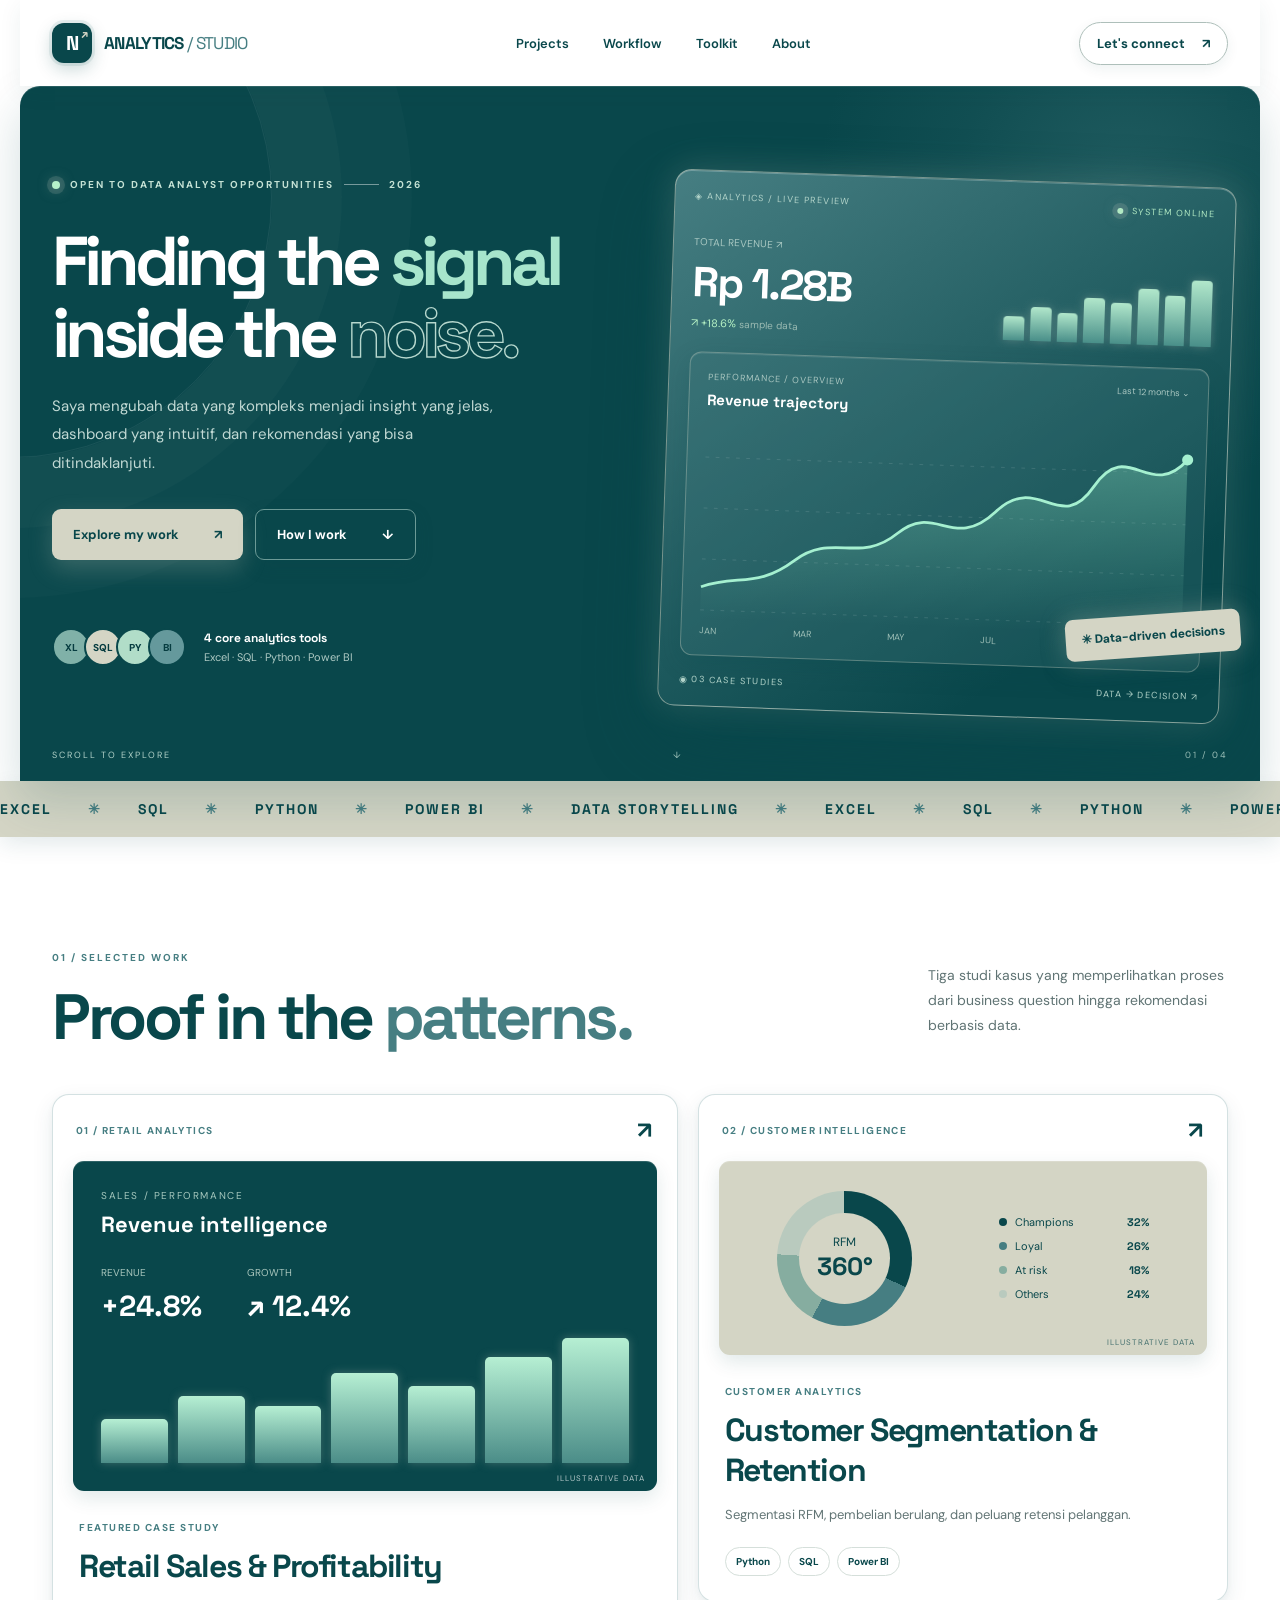
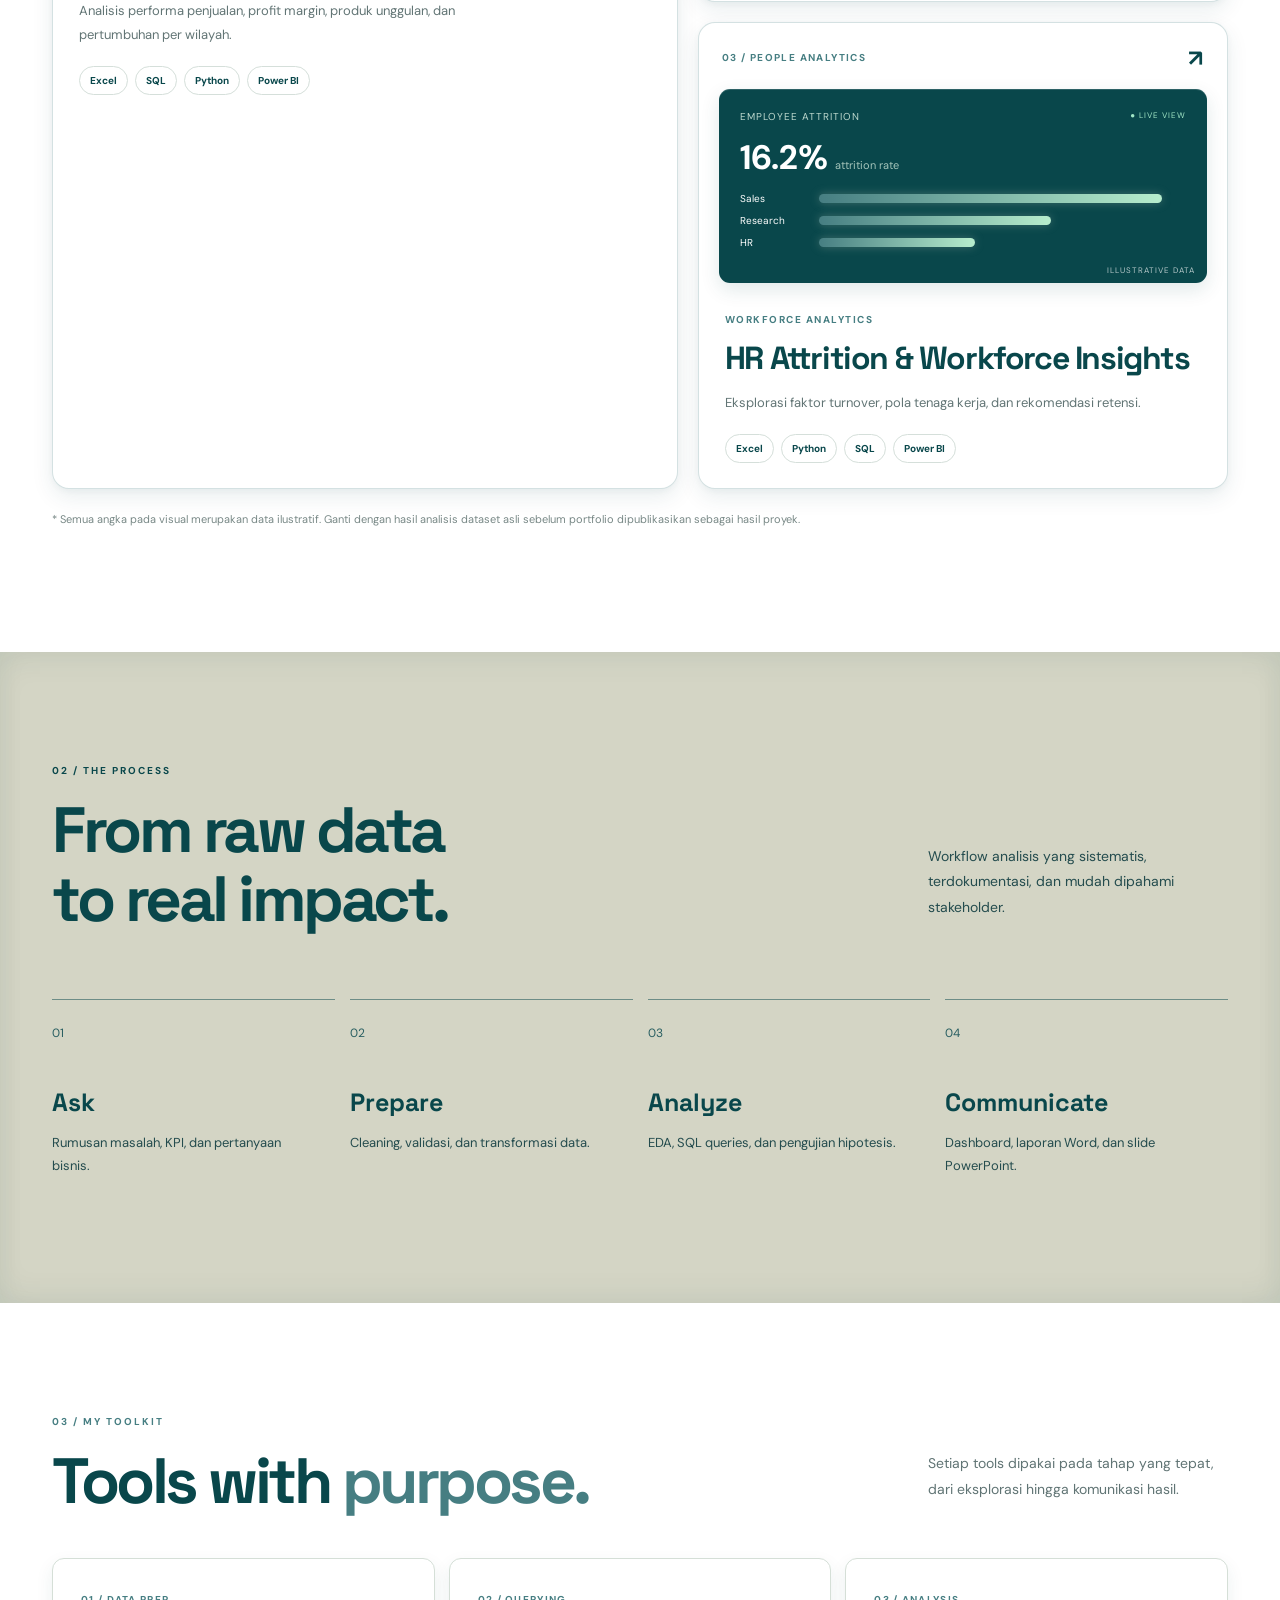
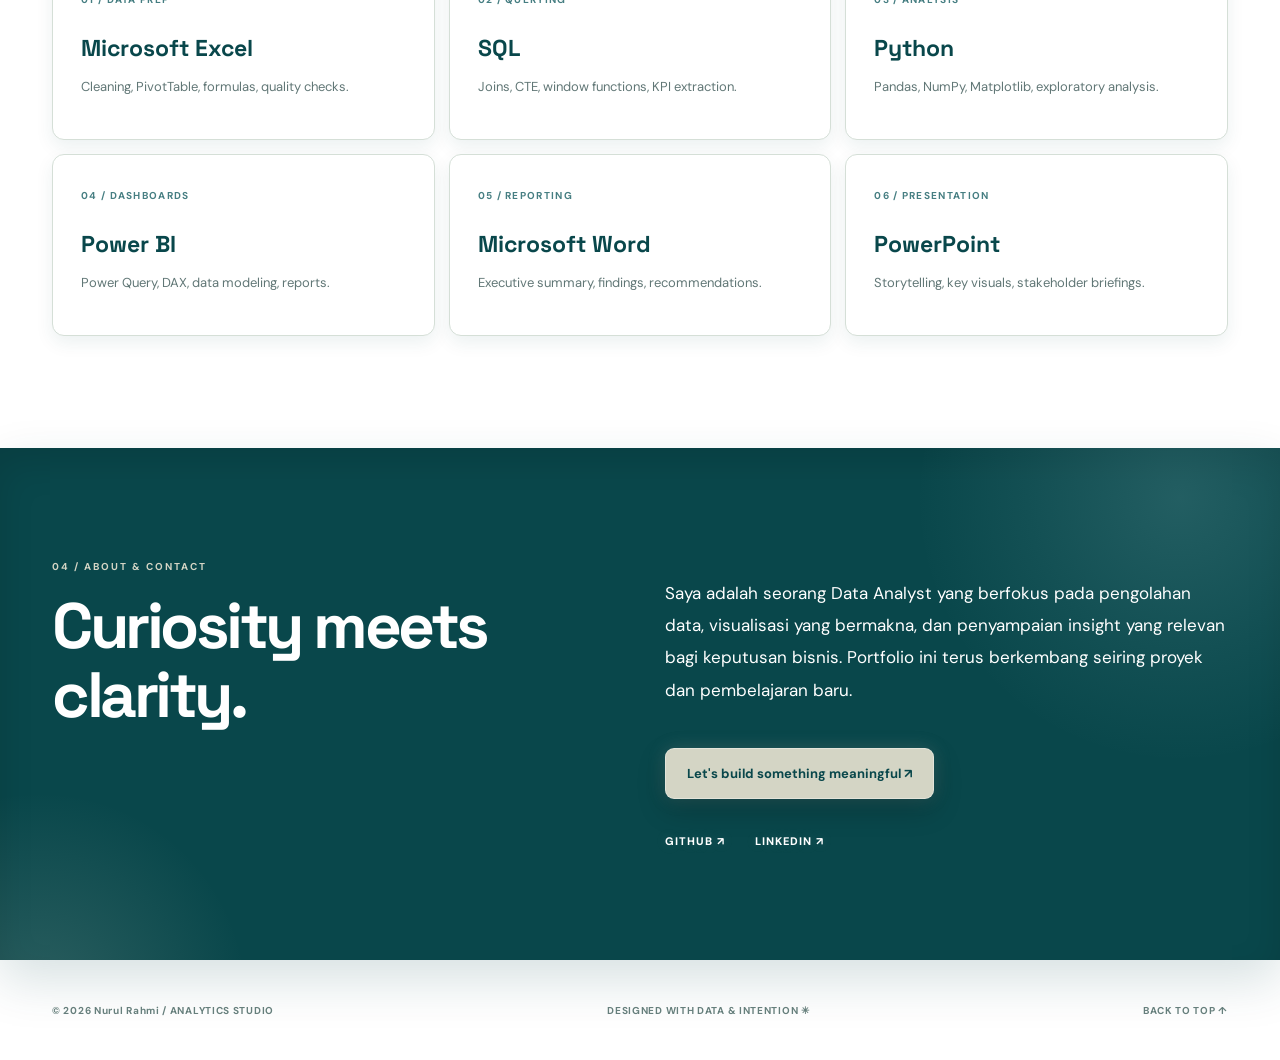
==== index.html @ b9502661 "Fix HTML encoding issues in index.html" ====
<!doctype html><html lang="id"><head><meta charset="utf-8"><meta name="viewport" content="width=device-width, initial-scale=1"><meta name="theme-color" content="#09474b"><meta name="description" content="Portfolio Data Analyst: Excel, Python, SQL, Power BI, Microsoft Word dan PowerPoint."><title>Data Analyst | Analytics Studio</title><link rel="preconnect" href="https://fonts.googleapis.com"><link rel="preconnect" href="https://fonts.gstatic.com" crossorigin><link href="https://fonts.googleapis.com/css2?family=DM+Sans:wght@400;500;600;700&family=Space+Grotesk:wght@400;500;600;700&display=swap" rel="stylesheet"><link rel="stylesheet" href="assets/style.css"></head><body><div class="noise"></div><header class="nav shell"><a class="brand" href="#home"><span class="brand-mark">N<span>↗</span></span><span>ANALYTICS<span class="brand-sub"> / STUDIO</span></span></a><nav id="menu"><a href="#work">Projects</a><a href="#process">Workflow</a><a href="#stack">Toolkit</a><a href="#about">About</a></nav><a class="nav-contact" data-email href="mailto:hello@example.com">Let's connect <span>↗</span></a><button class="menu-btn" aria-label="Buka navigasi" aria-expanded="false">☰</button></header><main><section class="hero shell" id="home"><div class="hero-left"><div class="eyebrow"><span class="pulse"></span> OPEN TO DATA ANALYST OPPORTUNITIES <span class="eyebrow-line"></span> 2026</div><h1>Finding the <em>signal</em><br>inside the <span class="outlined">noise.</span></h1><p class="hero-desc">Saya mengubah data yang kompleks menjadi insight yang jelas, dashboard yang intuitif, dan rekomendasi yang bisa ditindaklanjuti.</p><div class="hero-actions"><a class="btn primary" href="#work">Explore my work <span>↗</span></a><a class="btn secondary" href="#process">How I work <span>↓</span></a></div><div class="hero-footer"><div class="avatars"><span>XL</span><span>SQL</span><span>PY</span><span>BI</span></div><div><strong>4 core analytics tools</strong><small>Excel · SQL · Python · Power BI</small></div></div></div><div class="hero-visual"><div class="visual-top"><span>◈ ANALYTICS / LIVE PREVIEW</span><span class="live"><i></i> SYSTEM ONLINE</span></div><div class="metric-row"><div><small>TOTAL REVENUE <span>↗</span></small><strong>Rp 1.28B</strong><span class="trend">↗ +18.6% <small>sample data</small></span></div><div class="mini-bars" aria-hidden="true"><i style="height:35%"></i><i style="height:48%"></i><i style="height:42%"></i><i style="height:64%"></i><i style="height:59%"></i><i style="height:80%"></i><i style="height:72%"></i><i style="height:94%"></i></div></div><div class="chart-panel"><div class="chart-head"><div><small>PERFORMANCE / OVERVIEW</small><strong>Revenue trajectory</strong></div><span>Last 12 months ⌄</span></div><svg class="line-chart" viewBox="0 0 520 210" role="img" aria-label="Ilustrasi grafik tren pendapatan, bukan data proyek nyata"><defs><linearGradient id="area" x1="0" x2="0" y1="0" y2="1"><stop offset="0" stop-color="#89e1be" stop-opacity=".35"/><stop offset="1" stop-color="#89e1be" stop-opacity="0"/></linearGradient></defs><path d="M0 35H520 M0 90H520 M0 145H520 M0 200H520" stroke="#ffffff" stroke-opacity=".12" stroke-dasharray="4 7"/><path d="M0 175 C40 160 60 175 100 143 S170 145 210 110 S270 128 315 83 S385 107 420 52 S480 67 520 20 L520 210 L0 210Z" fill="url(#area)"/><path class="chart-line" d="M0 175 C40 160 60 175 100 143 S170 145 210 110 S270 128 315 83 S385 107 420 52 S480 67 520 20" fill="none" stroke="#a5f0d0" stroke-width="3"/><circle cx="520" cy="20" r="6" fill="#a5f0d0"/></svg><div class="months"><span>JAN</span><span>MAR</span><span>MAY</span><span>JUL</span><span>SEP</span><span>DEC</span></div></div><div class="visual-bottom"><span>◉ 03 CASE STUDIES</span><span>DATA → DECISION ↗</span></div><div class="floating-tag">✳ Data-driven decisions</div></div><div class="hero-bottom"><span>SCROLL TO EXPLORE</span><span>↓</span><span>01 / 04</span></div></section><section class="marquee" aria-label="Keahlian"><div>EXCEL <span>✳</span> SQL <span>✳</span> PYTHON <span>✳</span> POWER BI <span>✳</span> DATA STORYTELLING <span>✳</span> EXCEL <span>✳</span> SQL <span>✳</span> PYTHON <span>✳</span> POWER BI <span>✳</span></div></section><section class="work shell section" id="work"><div class="section-top"><div><div class="section-label">01 / SELECTED WORK</div><h2>Proof in the <em>patterns.</em></h2></div><p>Tiga studi kasus yang memperlihatkan proses dari business question hingga rekomendasi berbasis data.</p></div><div class="project-grid"><a class="project-card feature" href="https://gamma.app/docs/Monday-Coffee-punya-ruang-tumbuh-di-luar-kanal-online-i3fby7o94ng77d1"><target="_blank"><rel="noopener noreferrer"><div class="card-top"><span>01 / RETAIL ANALYTICS</span><span>↗</span></div><div class="project-art sales-art"><div class="art-heading"><small>SALES / PERFORMANCE</small><strong>Revenue intelligence</strong></div><div class="sales-kpis"><div><small>REVENUE</small><b>+24.8%</b></div><div><small>GROWTH</small><b>↗ 12.4%</b></div></div><div class="art-bars"><i style="height:35%"></i><i style="height:54%"></i><i style="height:46%"></i><i style="height:72%"></i><i style="height:62%"></i><i style="height:85%"></i><i style="height:100%"></i></div><small class="demo-label">ILLUSTRATIVE DATA</small></div><div class="project-copy"><span class="project-no">FEATURED CASE STUDY</span><h3>Retail Sales & Profitability</h3><p>Analisis performa penjualan, profit margin, produk unggulan, dan pertumbuhan per wilayah.</p><div class="tags"><span>Excel</span><span>SQL</span><span>Python</span><span>Power BI</span></div></div></a><a class="project-card" href="https://gamma.app/docs/Customer-Shopping-Behavior-gvuj7inqyd1v53g"><target="_blank"><rel="noopener noreferrer"><div class="card-top"><span>02 / CUSTOMER INTELLIGENCE</span><span>↗</span></div><div class="project-art customer-art"><div class="donut"><div>RFM<br><strong>360°</strong></div></div><div class="segments"><span><i></i> Champions <b>32%</b></span><span><i></i> Loyal <b>26%</b></span><span><i></i> At risk <b>18%</b></span><span><i></i> Others <b>24%</b></span></div><small class="demo-label">ILLUSTRATIVE DATA</small></div><div class="project-copy"><span class="project-no">CUSTOMER ANALYTICS</span><h3>Customer Segmentation & Retention</h3><p>Segmentasi RFM, pembelian berulang, dan peluang retensi pelanggan.</p><div class="tags"><span>Python</span><span>SQL</span><span>Power BI</span></div></div></a><a class="project-card" href="https://gamma.app/docs/HR-Analytics-5rous98jl7vxvck"><target="_blank"><rel="noopener noreferrer"><div class="card-top"><span>03 / PEOPLE ANALYTICS</span><span>↗</span></div><div class="project-art hr-art"><div class="hr-title">EMPLOYEE ATTRITION <span>● LIVE VIEW</span></div><div class="hr-number">16.2% <span>attrition rate</span></div><div class="hr-rows"><div><span>Sales</span><i style="width:77%"></i></div><div><span>Research</span><i style="width:52%"></i></div><div><span>HR</span><i style="width:35%"></i></div></div><small class="demo-label">ILLUSTRATIVE DATA</small></div><div class="project-copy"><span class="project-no">WORKFORCE ANALYTICS</span><h3>HR Attrition & Workforce Insights</h3><p>Eksplorasi faktor turnover, pola tenaga kerja, dan rekomendasi retensi.</p><div class="tags"><span>Excel</span><span>Python</span><span>SQL</span><span>Power BI</span></div></div></a></div><p class="disclaimer">* Semua angka pada visual merupakan data ilustratif. Ganti dengan hasil analisis dataset asli sebelum portfolio dipublikasikan sebagai hasil proyek.</p></section><section class="process section" id="process"><div class="shell"><div class="section-top"><div><div class="section-label">02 / THE PROCESS</div><h2>From raw data<br>to <em>real impact.</em></h2></div><p>Workflow analisis yang sistematis, terdokumentasi, dan mudah dipahami stakeholder.</p></div><div class="steps"><div><span>01</span><b>Ask</b><p>Rumusan masalah, KPI, dan pertanyaan bisnis.</p></div><div><span>02</span><b>Prepare</b><p>Cleaning, validasi, dan transformasi data.</p></div><div><span>03</span><b>Analyze</b><p>EDA, SQL queries, dan pengujian hipotesis.</p></div><div><span>04</span><b>Communicate</b><p>Dashboard, laporan Word, dan slide PowerPoint.</p></div></div></div></section><section class="toolkit section shell" id="stack"><div class="section-top"><div><div class="section-label">03 / MY TOOLKIT</div><h2>Tools with <em>purpose.</em></h2></div><p>Setiap tools dipakai pada tahap yang tepat, dari eksplorasi hingga komunikasi hasil.</p></div><div class="tool-grid"><div role="link" tabindex="0" onclick="window.open('https://drive.google.com/file/d/1LiIw5zLOESB2HKBxEW1Z_aCiOTkwV9YW/view?usp=sharing','_blank','noopener,noreferrer')" onkeydown="if(event.key==='Enter'||event.key===' '){event.preventDefault();this.click();}" style="cursor:pointer;"><span>01 / DATA PREP</span><strong>Microsoft Excel</strong><p>Cleaning, PivotTable, formulas, quality checks.</p></div><div role="link" tabindex="0" onclick="window.open('https://drive.google.com/file/d/10hryiNNBFiuD1TSvdZNDARSyuFviWka0/view?usp=drive_link','_blank','noopener,noreferrer')" onkeydown="if(event.key==='Enter'||event.key===' '){event.preventDefault();this.click();}" style="cursor:pointer;"><span>02 / QUERYING</span><strong>SQL</strong><p>Joins, CTE, window functions, KPI extraction.</p></div><div><span>03 / ANALYSIS</span><strong>Python</strong><p>Pandas, NumPy, Matplotlib, exploratory analysis.</p></div><div role="link" tabindex="0" onclick="window.open('https://drive.google.com/file/d/1SB6oYV6qphQ0JT_k1_Cj7GDp10VEspAJ/view?usp=sharing','_blank','noopener,noreferrer')" onkeydown="if(event.key==='Enter'||event.key===' '){event.preventDefault();this.click();}" style="cursor:pointer;"><span>04 / DASHBOARDS</span><strong>Power BI</strong><p>Power Query, DAX, data modeling, reports.</p></div><div><span>05 / REPORTING</span><strong>Microsoft Word</strong><p>Executive summary, findings, recommendations.</p></div><div><span>06 / PRESENTATION</span><strong>PowerPoint</strong><p>Storytelling, key visuals, stakeholder briefings.</p></div></div></section><section class="about section" id="about"><div class="shell about-grid"><div><div class="section-label">04 / ABOUT & CONTACT</div><h2>Curiosity meets<br><em>clarity.</em></h2></div><div><p>Saya adalah seorang Data Analyst yang berfokus pada pengolahan data, visualisasi yang bermakna, dan penyampaian insight yang relevan bagi keputusan bisnis. Portfolio ini terus berkembang seiring proyek dan pembelajaran baru.</p><a class="btn light" data-email href="mailto:hello@example.com">Let's build something meaningful ↗</a><div class="social"><a data-github href="https://github.com/" target="_blank" rel="noopener">GITHUB ↗</a><a data-linkedin href="https://www.linkedin.com/" target="_blank" rel="noopener">LINKEDIN ↗</a></div></div></div></section></main><footer class="footer shell"><span>© <span id="year"></span> <span data-name>Data Analyst</span> / ANALYTICS STUDIO</span><span>DESIGNED WITH DATA & INTENTION ✳</span><a href="#home">BACK TO TOP ↑</a></footer><script src="assets/config.js"></script><script src="assets/script.js"></script></body></html>
---- assets/style.css ----
:root{--deep:#09474b;--teal:#467e82;--sage:#d4d5c5;--white:#fff;--ink:#102c2e;--mint:#b2f4d4}*{box-sizing:border-box}html{scroll-behavior:smooth}body{margin:0;background:#f5f6f0;color:var(--ink);font-family:'DM Sans',sans-serif}h1,h2,h3,b,strong,.brand{font-family:'Space Grotesk',sans-serif}a{text-decoration:none;color:inherit}.shell{max-width:1240px;margin:auto;padding-left:32px;padding-right:32px}.noise{position:fixed;inset:0;pointer-events:none;opacity:.045;z-index:9;background-image:url("data:image/svg+xml,%3Csvg viewBox='0 0 180 180' xmlns='http://www.w3.org/2000/svg'%3E%3Cfilter id='n'%3E%3CfeTurbulence type='fractalNoise' baseFrequency='.75' numOctaves='3' stitchTiles='stitch'/%3E%3C/filter%3E%3Crect width='100%25' height='100%25' filter='url(%23n)'/%3E%3C/svg%3E")}.nav{height:86px;display:flex;align-items:center;gap:40px;background:#f5f6f0}.brand{display:flex;align-items:center;gap:12px;font-size:17px;font-weight:700;letter-spacing:-.7px}.brand-mark{width:40px;height:40px;border-radius:12px;background:var(--deep);color:white;display:grid;place-items:center;position:relative;font-size:20px}.brand-mark span{position:absolute;right:5px;top:3px;font-size:12px;color:var(--mint)}.brand-sub{font-weight:400;color:var(--teal)}nav{margin:auto;display:flex;gap:34px}nav a{font-size:13px;font-weight:600}nav a:hover,.social a:hover{color:var(--teal)}.nav-contact{border:1px solid #aebfba;padding:12px 17px;border-radius:30px;font-size:13px;font-weight:700}.nav-contact span{margin-left:14px}.menu-btn{display:none}.hero{background:var(--deep);color:var(--white);min-height:670px;border-radius:20px 20px 0 0;display:grid;grid-template-columns:1fr 1fr;gap:52px;padding-top:92px;padding-bottom:66px;position:relative;overflow:hidden}.hero:before{content:"";position:absolute;width:520px;height:520px;border:1px solid #ffffff12;border-radius:50%;left:-270px;top:-150px;box-shadow:0 0 0 70px #ffffff05,0 0 0 140px #ffffff04}.hero-left{position:relative;z-index:1}.eyebrow,.section-label{font-size:10px;font-weight:700;letter-spacing:2px}.eyebrow{color:#c5e2d5;display:flex;align-items:center;gap:10px}.pulse{width:8px;height:8px;border-radius:50%;background:#b6f1cb;box-shadow:0 0 0 5px #b6f1cb22}.eyebrow-line{width:35px;height:1px;background:#ffffff70}.hero h1{font-size:clamp(48px,5.4vw,77px);letter-spacing:-5px;line-height:1.04;margin:35px 0 22px}.hero h1 em,.section h2 em{font-style:normal;color:#a7e5cc}.outlined{color:transparent;-webkit-text-stroke:1.4px #b7d8ce}.hero-desc{max-width:450px;color:#c1d9d4;line-height:1.9;font-size:15px}.hero-actions{display:flex;gap:12px;margin-top:32px}.btn{display:inline-flex;align-items:center;justify-content:space-between;gap:35px;padding:16px 21px;border-radius:9px;font-size:13px;font-weight:700;transition:transform .25s,background .25s}.btn:hover{transform:translateY(-4px)}.primary{background:var(--sage);color:var(--deep)}.secondary{border:1px solid #6c9a96;color:white}.hero-footer{display:flex;align-items:center;gap:18px;margin-top:68px}.avatars{display:flex;padding-left:6px}.avatars span{margin-left:-6px;width:38px;height:38px;border:2px solid var(--deep);border-radius:50%;display:grid;place-items:center;background:#80b1a8;color:#063c40;font-weight:800;font-size:10px}.avatars span:nth-child(2){background:#d4d5c5}.avatars span:nth-child(3){background:#b1ddc8}.avatars span:nth-child(4){background:#65999c}.hero-footer strong,.hero-footer small{display:block}.hero-footer strong{font-size:12px}.hero-footer small{font-size:11px;color:#afcac4;margin-top:4px}.hero-visual{align-self:center;position:relative;border:1px solid #ffffff25;border-radius:17px;background:linear-gradient(135deg,#185b5b,#07383d);padding:20px;box-shadow:0 30px 90px #022b2c99;transform:rotate(2deg);transition:transform .4s}.hero-visual:hover{transform:rotate(0deg) translateY(-5px)}.visual-top,.visual-bottom{display:flex;justify-content:space-between;gap:8px;font-size:9px;letter-spacing:1.4px;color:#b3d4ca}.live{color:#b1e9c3}.live i{display:inline-block;width:6px;height:6px;border-radius:50%;background:#b1e9c3;margin-right:5px}.metric-row{display:flex;justify-content:space-between;align-items:end;padding:33px 0 22px}.metric-row small,.metric-row strong,.metric-row .trend{display:block}.metric-row small{font-size:10px;color:#a9c8c2}.metric-row strong{font-size:42px;letter-spacing:-2px;margin:7px 0}.trend{font-size:11px;color:#b7f3c5}.trend small{display:inline;color:#9cbbb3}.mini-bars{display:flex;align-items:end;gap:6px;height:70px;width:40%}.mini-bars i{flex:1;border-radius:4px 4px 0 0;background:linear-gradient(#b1e7cb,#498f89)}.chart-panel{background:#ffffff0b;border:1px solid #ffffff1b;border-radius:12px;padding:18px}.chart-head{display:flex;justify-content:space-between;gap:8px}.chart-head small,.chart-head strong{display:block}.chart-head small{font-size:9px;color:#a9c6c0;letter-spacing:1px}.chart-head strong{font-size:15px;margin-top:7px}.chart-head>span{font-size:9px;color:#a9c6c0}.line-chart{width:100%;margin-top:16px;overflow:visible}.chart-line{stroke-dasharray:750;stroke-dashoffset:750;animation:draw 2s ease forwards}@keyframes draw{to{stroke-dashoffset:0}}.months{display:flex;justify-content:space-between;font-size:9px;color:#9dbeb6}.visual-bottom{padding-top:18px}.floating-tag{position:absolute;right:-20px;bottom:65px;background:var(--sage);color:var(--deep);padding:13px 16px;border-radius:8px;font-size:12px;font-weight:800;box-shadow:0 12px 30px #002b2b55;transform:rotate(-6deg)}.hero-bottom{position:absolute;bottom:20px;left:32px;right:32px;display:flex;justify-content:space-between;font-size:9px;letter-spacing:2px;color:#b1d1c8}.marquee{overflow:hidden;background:var(--sage);color:var(--deep);padding:19px 0;font-family:'Space Grotesk';font-weight:700;font-size:14px;letter-spacing:2px;white-space:nowrap}.marquee div{width:max-content;animation:marquee 30s linear infinite}.marquee span{padding:0 30px;color:var(--teal)}@keyframes marquee{to{transform:translateX(-50%)}}.section{padding-top:112px;padding-bottom:112px}.section-top{display:flex;justify-content:space-between;align-items:end;gap:30px;margin-bottom:42px}.section-label{color:var(--teal);margin-bottom:19px}.section h2{font-size:clamp(38px,5vw,66px);line-height:1.08;letter-spacing:-3.5px;margin:0}.section h2 em{color:var(--teal)}.section-top>p{max-width:300px;color:#607474;font-size:14px;line-height:1.8}.project-grid{display:grid;grid-template-columns:1.18fr 1fr;gap:20px}.project-card{border:1px solid #d4dcd4;background:#fff;border-radius:17px;padding:20px;transition:transform .3s,box-shadow .3s;min-width:0}.project-card:hover{transform:translateY(-8px);box-shadow:0 25px 50px #09474b18}.project-card.feature{grid-row:span 2;display:flex;flex-direction:column}.card-top{display:flex;justify-content:space-between;align-items:center;font-size:10px;letter-spacing:1.4px;font-weight:700;color:var(--teal);padding:0 3px 16px}.card-top span:last-child{font-size:23px;color:var(--deep)}.project-art{border-radius:11px;position:relative;overflow:hidden}.sales-art{background:#0a4b4e;color:white;min-height:330px;padding:28px;display:flex;flex-direction:column}.art-heading small,.art-heading strong{display:block}.art-heading small{font-size:10px;letter-spacing:1.6px;color:#a6c8be}.art-heading strong{font-size:22px;margin-top:8px}.sales-kpis{display:flex;gap:45px;margin-top:28px}.sales-kpis small,.sales-kpis b{display:block}.sales-kpis small{font-size:10px;color:#a9c6bd}.sales-kpis b{font-size:29px;margin-top:8px}.art-bars{display:flex;align-items:end;gap:10px;height:125px;margin-top:auto}.art-bars i{flex:1;background:linear-gradient(#b6efd3,#4b8d88);border-radius:5px 5px 0 0}.demo-label{position:absolute;bottom:8px;right:12px;font-size:8px;letter-spacing:1px;opacity:.7}.customer-art{height:194px;background:#d4e4d8;display:flex;align-items:center;justify-content:space-around;padding:15px}.donut{width:135px;height:135px;border-radius:50%;background:conic-gradient(#09474b 0 32%,#467e82 32% 58%,#86ada0 58% 76%,#b9cabe 76%);display:grid;place-items:center}.donut>div{background:#d4e4d8;border-radius:50%;width:91px;height:91px;display:flex;flex-direction:column;align-items:center;justify-content:center;font-size:12px;color:var(--deep)}.donut strong{font-size:25px}.segments{display:grid;gap:10px;font-size:11px;min-width:150px}.segments span{display:flex;align-items:center;gap:8px}.segments b{margin-left:auto}.segments i{width:8px;height:8px;background:#09474b;border-radius:50%}.segments span:nth-child(2) i{background:#467e82}.segments span:nth-child(3) i{background:#86ada0}.segments span:nth-child(4) i{background:#b9cabe}.hr-art{height:194px;background:#113b3e;color:white;padding:21px}.hr-title{display:flex;justify-content:space-between;font-size:10px;letter-spacing:1px;color:#bed9ce}.hr-title span{color:#a2e7c7;font-size:8px}.hr-number{font-size:34px;font-weight:700;margin:12px 0}.hr-number span{font-size:11px;font-weight:400;color:#a4c4ba}.hr-rows{display:grid;gap:9px}.hr-rows>div{display:flex;align-items:center;gap:14px;font-size:10px}.hr-rows span{width:65px}.hr-rows i{display:block;height:9px;background:linear-gradient(90deg,#467e82,#b7edcd);border-radius:5px}.project-copy{padding:24px 6px 5px}.project-no{font-size:10px;letter-spacing:1.5px;color:var(--teal);font-weight:700}.project-copy h3{font-size:clamp(22px,2.5vw,32px);letter-spacing:-1.4px;margin:10px 0}.project-copy p{font-size:13px;line-height:1.8;color:#627575;max-width:450px}.tags{display:flex;gap:7px;flex-wrap:wrap;margin-top:20px}.tags span{border:1px solid #d5dfda;border-radius:20px;padding:7px 10px;font-size:10px;font-weight:700;color:var(--deep)}.disclaimer{color:#788886;font-size:11px;line-height:1.6;margin-top:22px}.process{background:var(--deep);color:white}.process .section-label{color:#b0d5c9}.process .section-top>p{color:#bbd1cb}.process h2 em{color:#a8e5ca}.steps{display:grid;grid-template-columns:repeat(4,1fr);gap:15px;margin-top:65px}.steps>div{border-top:1px solid #7aa19b;padding:25px 15px 0 0}.steps span{display:block;font-size:12px;color:#a3d7c2;margin-bottom:45px}.steps b{font-size:25px}.steps p{font-size:13px;line-height:1.8;color:#bed3cc}.tool-grid{display:grid;grid-template-columns:repeat(3,1fr);gap:14px}.tool-grid>div{padding:28px;border:1px solid #d5dfd7;border-radius:12px;background:#fff;transition:background .3s,transform .3s}.tool-grid>div:hover{background:#e6f1e9;transform:translateY(-5px)}.tool-grid span{font-size:10px;letter-spacing:1.3px;color:var(--teal);font-weight:700}.tool-grid strong{display:block;font-size:23px;margin:25px 0 10px}.tool-grid p{font-size:13px;color:#617776;line-height:1.7}.about{background:var(--sage)}.about-grid{display:grid;grid-template-columns:1fr 1fr;gap:50px}.about-grid p{font-size:17px;line-height:1.9;color:#426364}.light{background:var(--deep);color:white;margin-top:25px}.social{display:flex;gap:30px;margin-top:35px;font-size:11px;font-weight:800;letter-spacing:1px}.footer{min-height:100px;display:flex;justify-content:space-between;align-items:center;gap:15px;font-size:10px;font-weight:700;color:#68807d;letter-spacing:.7px}.reveal{opacity:0;transform:translateY(20px);transition:opacity .65s,transform .65s}.revealed{opacity:1;transform:translateY(0)}@media(max-width:900px){.nav{gap:15px}nav{gap:15px}.hero{grid-template-columns:1fr;gap:50px;padding-top:65px}.hero-visual{max-width:650px;width:95%;margin:auto}.hero-footer{margin-top:35px}.project-grid{grid-template-columns:1fr 1fr}.project-card.feature{grid-row:auto;grid-column:span 2}.sales-art{min-height:260px}.steps{grid-template-columns:repeat(2,1fr)}.tool-grid{grid-template-columns:repeat(2,1fr)}}@media(max-width:650px){.shell{padding-left:19px;padding-right:19px}.nav{height:72px;justify-content:space-between}.nav-contact{display:none}.menu-btn{display:block;border:0;background:var(--deep);color:white;border-radius:8px;font-size:21px;width:40px;height:40px}nav{display:none;position:absolute;top:70px;left:15px;right:15px;z-index:10;background:white;padding:22px;border-radius:12px;box-shadow:0 15px 35px #0002}nav.open{display:grid}.hero{border-radius:13px 13px 0 0;padding-top:48px;padding-bottom:70px;gap:38px}.hero h1{font-size:clamp(43px,10vw,64px);letter-spacing:-3px}.hero-desc{font-size:14px}.hero-visual{padding:12px;width:100%;transform:none}.hero-visual:hover{transform:none}.metric-row strong{font-size:33px}.floating-tag{right:-8px;bottom:45px;font-size:10px}.hero-bottom{left:19px;right:19px}.section{padding-top:75px;padding-bottom:75px}.section-top{display:block}.section-top>p{max-width:100%;margin-top:20px}.section h2{letter-spacing:-2px}.project-grid,.tool-grid,.about-grid{grid-template-columns:1fr}.project-card.feature{grid-column:auto}.customer-art{gap:5px}.donut{width:115px;height:115px}.donut>div{width:77px;height:77px}.segments{min-width:125px}.steps{grid-template-columns:1fr 1fr;gap:25px}.steps span{margin-bottom:20px}.steps b{font-size:20px}.footer{flex-wrap:wrap;padding-top:25px;padding-bottom:25px}.footer span:nth-child(2){display:none}}@media(prefers-reduced-motion:reduce){*,*:before,*:after{animation:none!important;transition:none!important;scroll-behavior:auto!important}.reveal{opacity:1;transform:none}}

/* Palette correction: keep the original teal/sage/white identity */
:root{--deep:#09474b;--teal:#467e82;--sage:#d4d5c5;--white:#ffffff;--mint:#d4d5c5}
body,.nav{background:#ffffff;color:#09474b}
.hero{background:#09474b}
.hero-visual{background:linear-gradient(140deg,#467e82,#09474b);box-shadow:0 22px 65px #09474b40}
.chart-panel{background:#467e8240;border-color:#d4d5c555}
.sales-art,.hr-art{background:#09474b}
.customer-art{background:#d4d5c5}
.donut>div{background:#d4d5c5}
.project-card{background:#ffffff;border-color:#d4d5c5}
.project-card:hover{box-shadow:0 20px 45px #09474b25}
.process{background:#d4d5c5;color:#09474b}
.about{background:#09474b;color:#ffffff}


/* V3 — crisp shadows & refined teal glow. Layout preserved. */
.noise{display:none!important}
body{background:#ffffff;-webkit-font-smoothing:antialiased;text-rendering:optimizeLegibility}
.nav{position:relative;z-index:5;box-shadow:0 6px 22px rgba(9,71,75,.07)}
.brand-mark{box-shadow:0 6px 17px rgba(9,71,75,.22),0 0 0 3px rgba(70,126,130,.11)}
.nav-contact{box-shadow:0 4px 13px rgba(9,71,75,.07);transition:box-shadow .25s,transform .25s}
.nav-contact:hover{box-shadow:0 8px 24px rgba(9,71,75,.18);transform:translateY(-2px)}
.hero{isolation:isolate;box-shadow:0 20px 48px rgba(9,71,75,.18),inset 0 1px 0 rgba(255,255,255,.13)}
.hero::after{content:"";position:absolute;z-index:0;pointer-events:none;right:-180px;top:-210px;width:630px;height:630px;border-radius:50%;background:radial-gradient(circle,rgba(70,126,130,.38) 0%,rgba(70,126,130,.13) 38%,transparent 69%)}
.hero-visual{z-index:1;background:linear-gradient(145deg,#467e82 0%,#09474b 80%);border:1px solid rgba(212,213,197,.55);box-shadow:0 28px 70px rgba(9,71,75,.48),0 0 34px rgba(212,213,197,.20),inset 0 1px 0 rgba(255,255,255,.24)}
.hero-visual:hover{box-shadow:0 34px 85px rgba(9,71,75,.52),0 0 55px rgba(212,213,197,.35),inset 0 1px 0 rgba(255,255,255,.3)}
.chart-panel{background:rgba(70,126,130,.23);border:1px solid rgba(212,213,197,.34);box-shadow:inset 0 1px 0 rgba(255,255,255,.10),0 8px 24px rgba(9,71,75,.16)}
.floating-tag{box-shadow:0 10px 26px rgba(9,71,75,.32),0 0 24px rgba(212,213,197,.34)}
.pulse,.live i{box-shadow:0 0 0 5px rgba(212,213,197,.15),0 0 14px rgba(212,213,197,.55)}
.btn{box-shadow:0 7px 18px rgba(9,71,75,.18);transition:transform .25s,background .25s,box-shadow .25s}
.btn:hover{box-shadow:0 12px 27px rgba(9,71,75,.26),0 0 18px rgba(212,213,197,.23)}
.hero .btn.primary{box-shadow:0 9px 24px rgba(212,213,197,.22)}
.hero .btn.primary:hover{box-shadow:0 12px 30px rgba(212,213,197,.37)}
.marquee{box-shadow:0 8px 22px rgba(9,71,75,.10)}
.project-card{border:1px solid rgba(70,126,130,.23);box-shadow:0 8px 22px rgba(9,71,75,.09),0 2px 6px rgba(9,71,75,.04);transition:transform .3s,box-shadow .3s,border-color .3s}
.project-card:hover{border-color:rgba(70,126,130,.6);box-shadow:0 22px 46px rgba(9,71,75,.20),0 0 27px rgba(70,126,130,.17);transform:translateY(-8px)}
.project-art{box-shadow:inset 0 1px 0 rgba(255,255,255,.15),0 7px 19px rgba(9,71,75,.12)}
.sales-art,.hr-art{background:#09474b}
.art-bars i,.mini-bars i,.hr-rows i{filter:drop-shadow(0 0 5px rgba(212,213,197,.27))}
.process{box-shadow:inset 0 10px 28px rgba(9,71,75,.06),inset 0 -10px 28px rgba(9,71,75,.06)}
.steps>div{border-top-color:rgba(9,71,75,.38)}
.tool-grid>div{box-shadow:0 7px 18px rgba(9,71,75,.08);transition:background .3s,transform .3s,box-shadow .3s}
.tool-grid>div:hover{box-shadow:0 17px 33px rgba(9,71,75,.18),0 0 19px rgba(70,126,130,.12)}
.about{box-shadow:inset 0 15px 34px rgba(0,0,0,.09)}
.case-hero{box-shadow:0 15px 35px rgba(9,71,75,.15)}
.case-grid div{box-shadow:0 7px 22px rgba(9,71,75,.09)}
.case-note{box-shadow:0 7px 18px rgba(9,71,75,.08)}
.case-links a{box-shadow:0 7px 17px rgba(9,71,75,.2);transition:box-shadow .2s,transform .2s}
.case-links a:hover{box-shadow:0 12px 25px rgba(9,71,75,.3);transform:translateY(-2px)}
@media(prefers-reduced-motion:reduce){.project-card:hover,.btn:hover,.nav-contact:hover,.case-links a:hover{transform:none}}




/* V3.2 — PROCESS CONTRAST + HERO-MATCH ABOUT */

.process {
  background: #d4d5c5;
  color: #09474b;
}

.process .section-label,
.process .section-top h2,
.process .section-top h2 em,
.process .steps b,
.process .steps h3,
.process .steps strong {
  color: #09474b;
  -webkit-text-fill-color: #09474b;
}

.process .section-top > p,
.process .steps p,
.process .steps small {
  color: #244c4e;
  opacity: 1;
}

.process .steps span {
  color: #285e61;
  opacity: 1;
}

.process .steps > div {
  border-top: 1px solid rgba(9,71,75,.5);
}

/* ABOUT — SAME THEME AS HERO */

.about {
  position: relative;
  isolation: isolate;
  overflow: hidden;
  background: #09474b;
  color: #ffffff;
  box-shadow:
    inset 0 16px 35px rgba(0,0,0,.12),
    0 20px 48px rgba(9,71,75,.16);
}

.about::before {
  content: "";
  position: absolute;
  pointer-events: none;
  z-index: -1;
  width: 520px;
  height: 520px;
  top: -210px;
  right: -160px;
  border-radius: 50%;
  background: radial-gradient(circle,
    rgba(70,126,130,.42) 0%,
    rgba(70,126,130,.16) 42%,
    transparent 72%);
}

.about::after {
  content: "";
  position: absolute;
  pointer-events: none;
  z-index: -1;
  width: 420px;
  height: 420px;
  bottom: -250px;
  left: -170px;
  border-radius: 50%;
  background: radial-gradient(circle,
    rgba(212,213,197,.17),
    transparent 70%);
}

.about .section-label {
  color: #d4d5c5;
}

.about h2,
.about h2 em {
  color: #ffffff;
  -webkit-text-fill-color: #ffffff;
}

.about-grid p,
.about .social a {
  color: #ffffff;
  opacity: 1;
}

.about .social a {
  text-shadow: 0 0 12px rgba(212,213,197,.18);
}

.about .social a:hover {
  color: #d4d5c5;
  text-shadow: 0 0 15px rgba(212,213,197,.55);
}

.about .btn.light {
  background: #d4d5c5;
  color: #09474b;
  border: 1px solid rgba(255,255,255,.35);
  box-shadow:
    0 10px 28px rgba(0,0,0,.22),
    0 0 18px rgba(212,213,197,.18);
}

.about .btn.light:hover {
  box-shadow:
    0 16px 36px rgba(0,0,0,.3),
    0 0 30px rgba(212,213,197,.38);
}


/* FIX MY TOOLKIT — KEEP ORIGINAL GRID DESIGN */

/* Semua kartu, baik div maupun link */
.tool-grid > a {
  display: block;
  text-decoration: none;
  color: inherit;
  cursor: pointer;
}

/* Samakan desain link dengan kartu asli */
.tool-grid > a {
  background: #ffffff;
  border: 1px solid rgba(9, 71, 75, 0.18);
  border-radius: 13px;
  padding: 28px;
  box-shadow: 0 8px 20px rgba(9, 71, 75, 0.06);
  transition:
    transform 0.3s ease,
    box-shadow 0.3s ease,
    border-color 0.3s ease;
}

/* Label */
.tool-grid > a span {
  display: block;
  color: #467e82;
  font-size: 11px;
  font-weight: 700;
  letter-spacing: 1.5px;
  margin-bottom: 26px;
}

/* Nama tools */
.tool-grid > a strong {
  display: block;
  color: #09474b;
  font-size: 23px;
  margin-bottom: 14px;
}

/* Deskripsi */
.tool-grid > a p {
  color: #467e82;
  font-size: 13px;
  line-height: 1.7;
  margin: 0;
}

/* Shadow dan glow saat hover */
.tool-grid > a:hover {
  transform: translateY(-5px);
  border-color: #467e82;
  box-shadow:
    0 15px 35px rgba(9, 71, 75, 0.18),
    0 0 22px rgba(70, 126, 130, 0.20);
}

/* Aksesibilitas keyboard */
.tool-grid > a:focus-visible {
  outline: 3px solid #467e82;
  outline-offset: 3px;
}
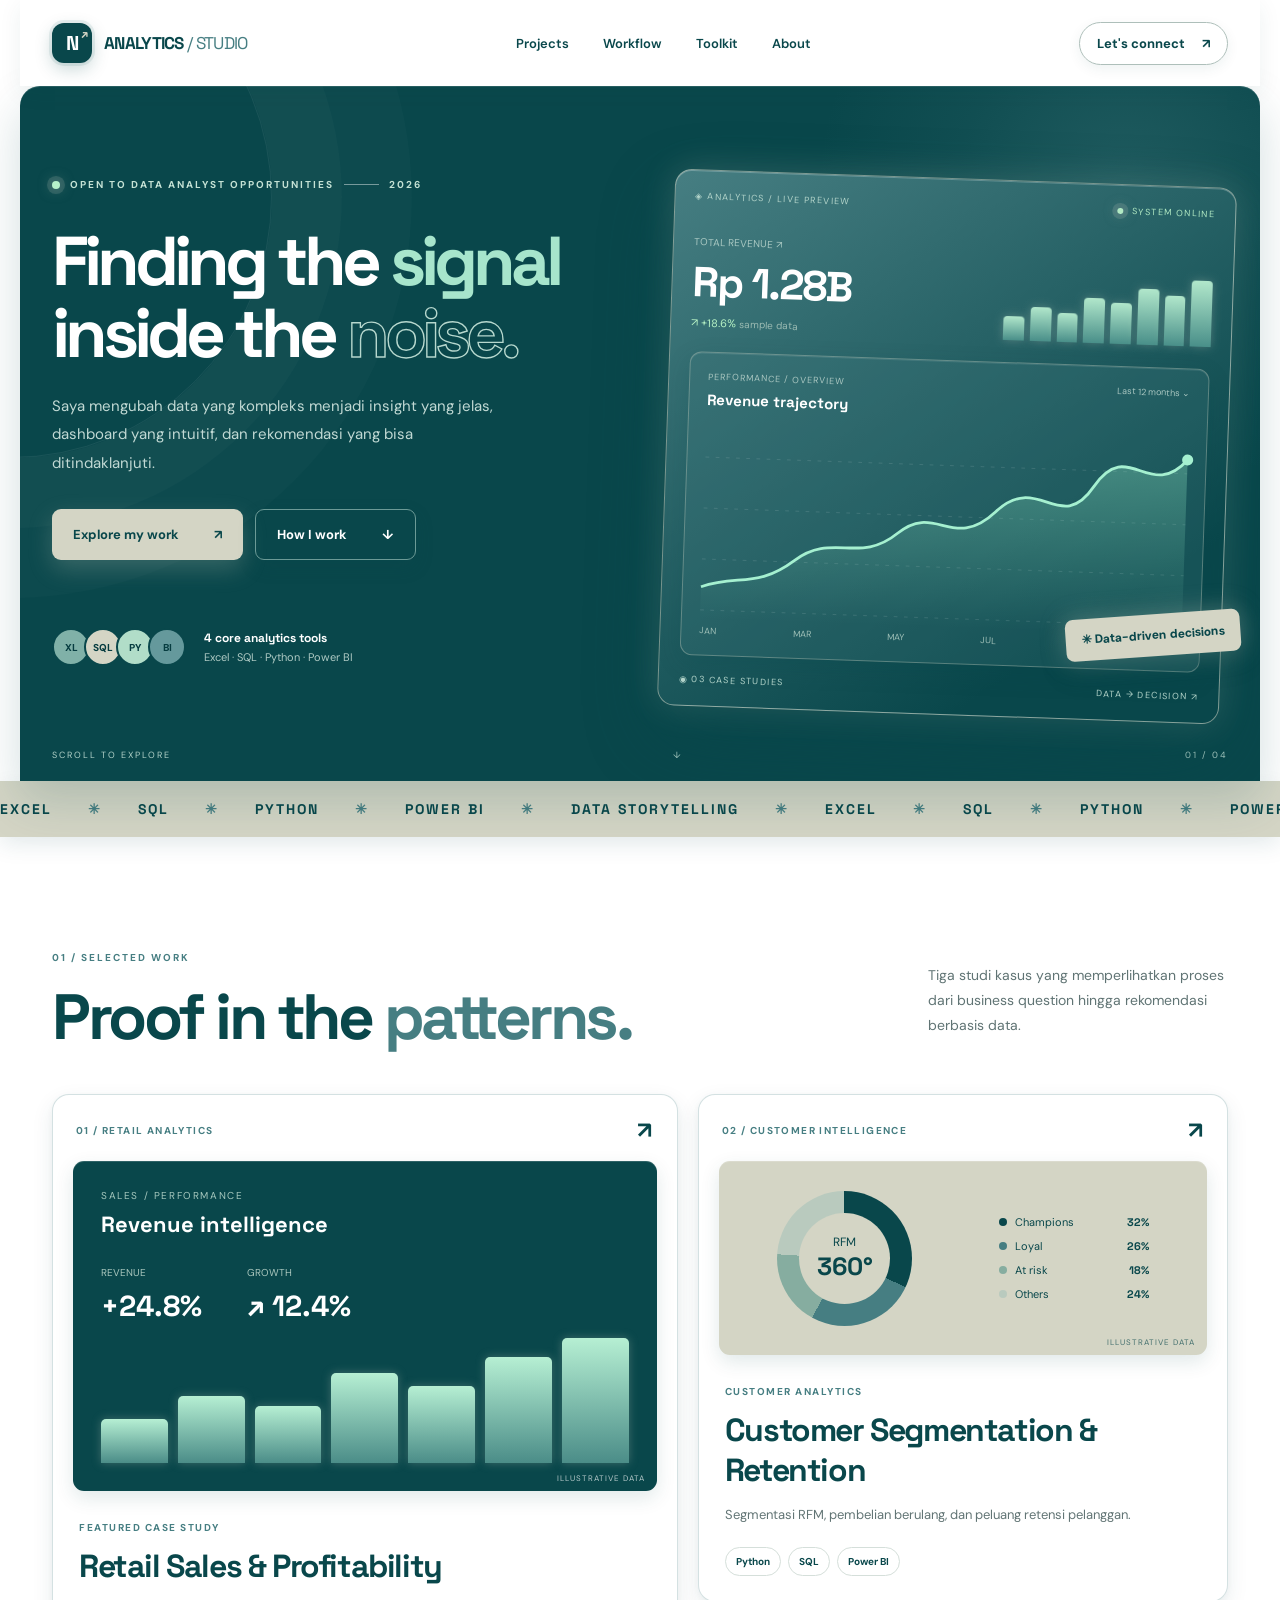
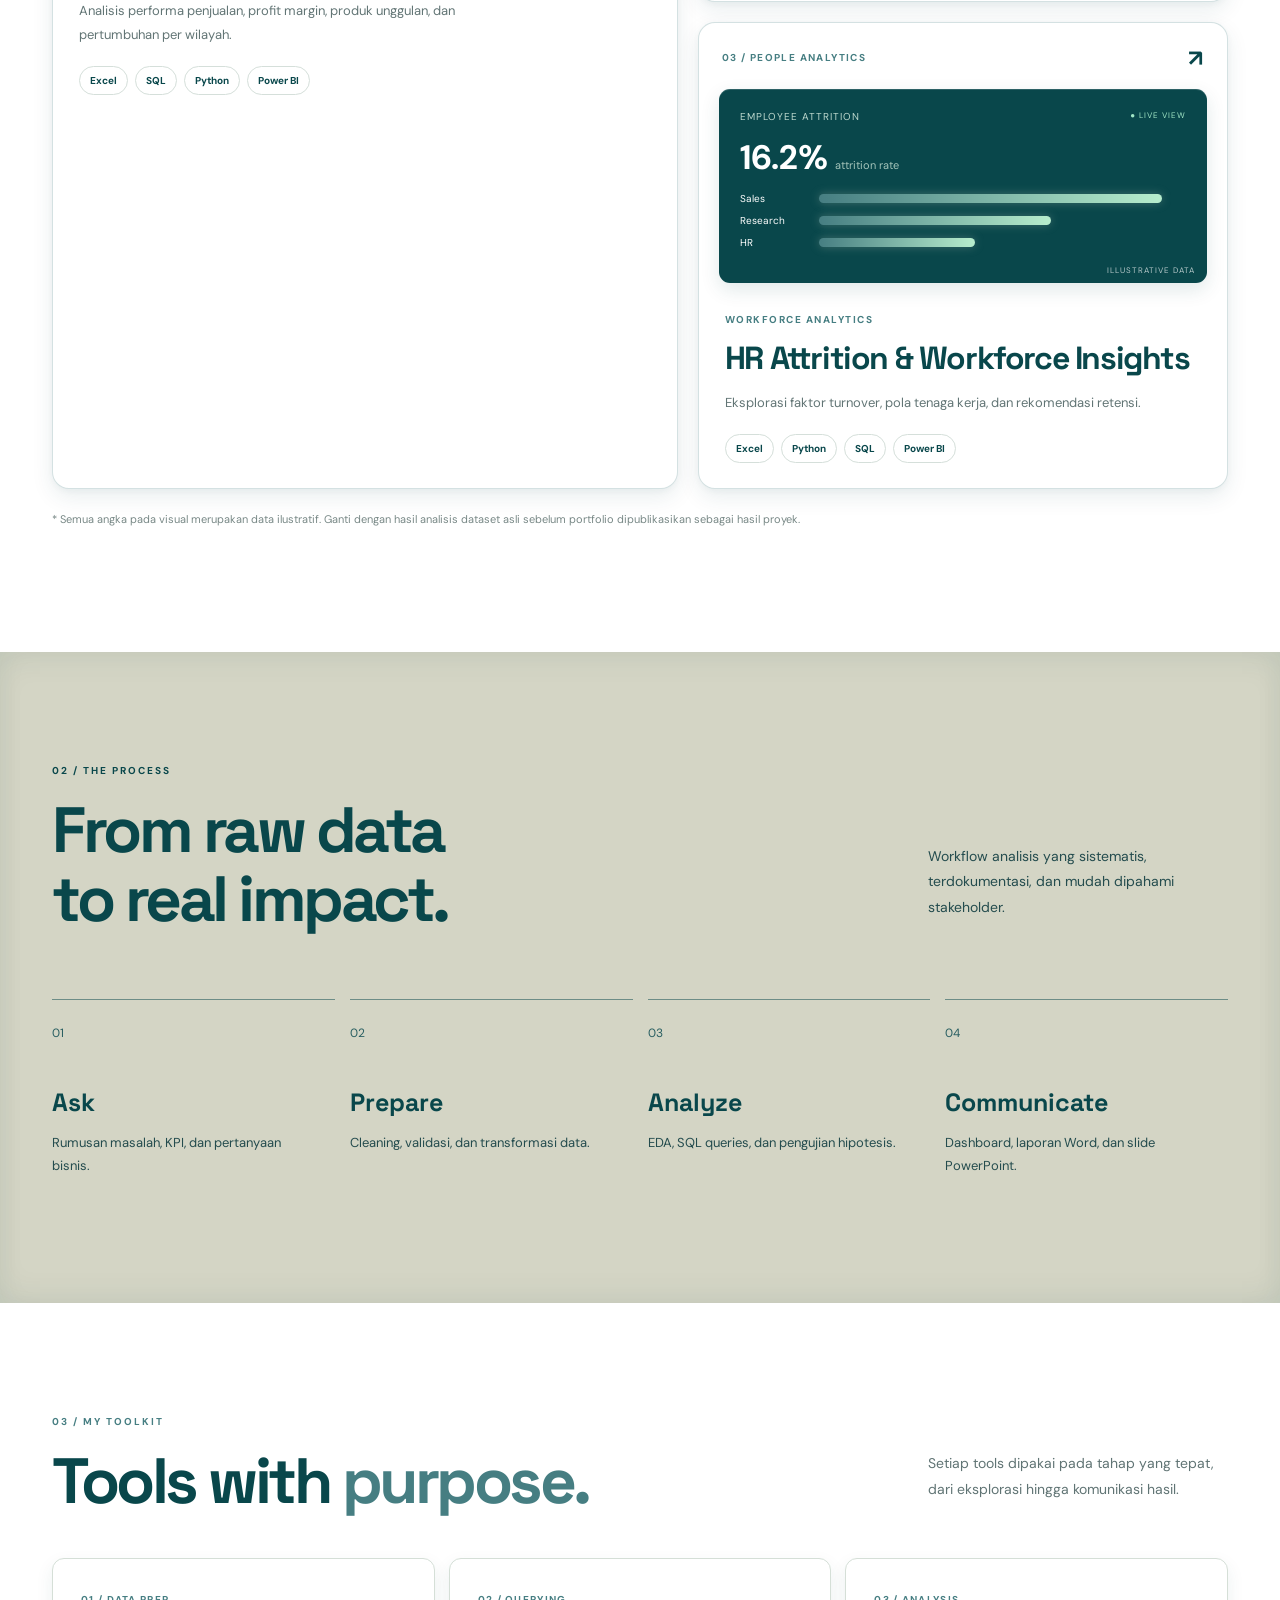
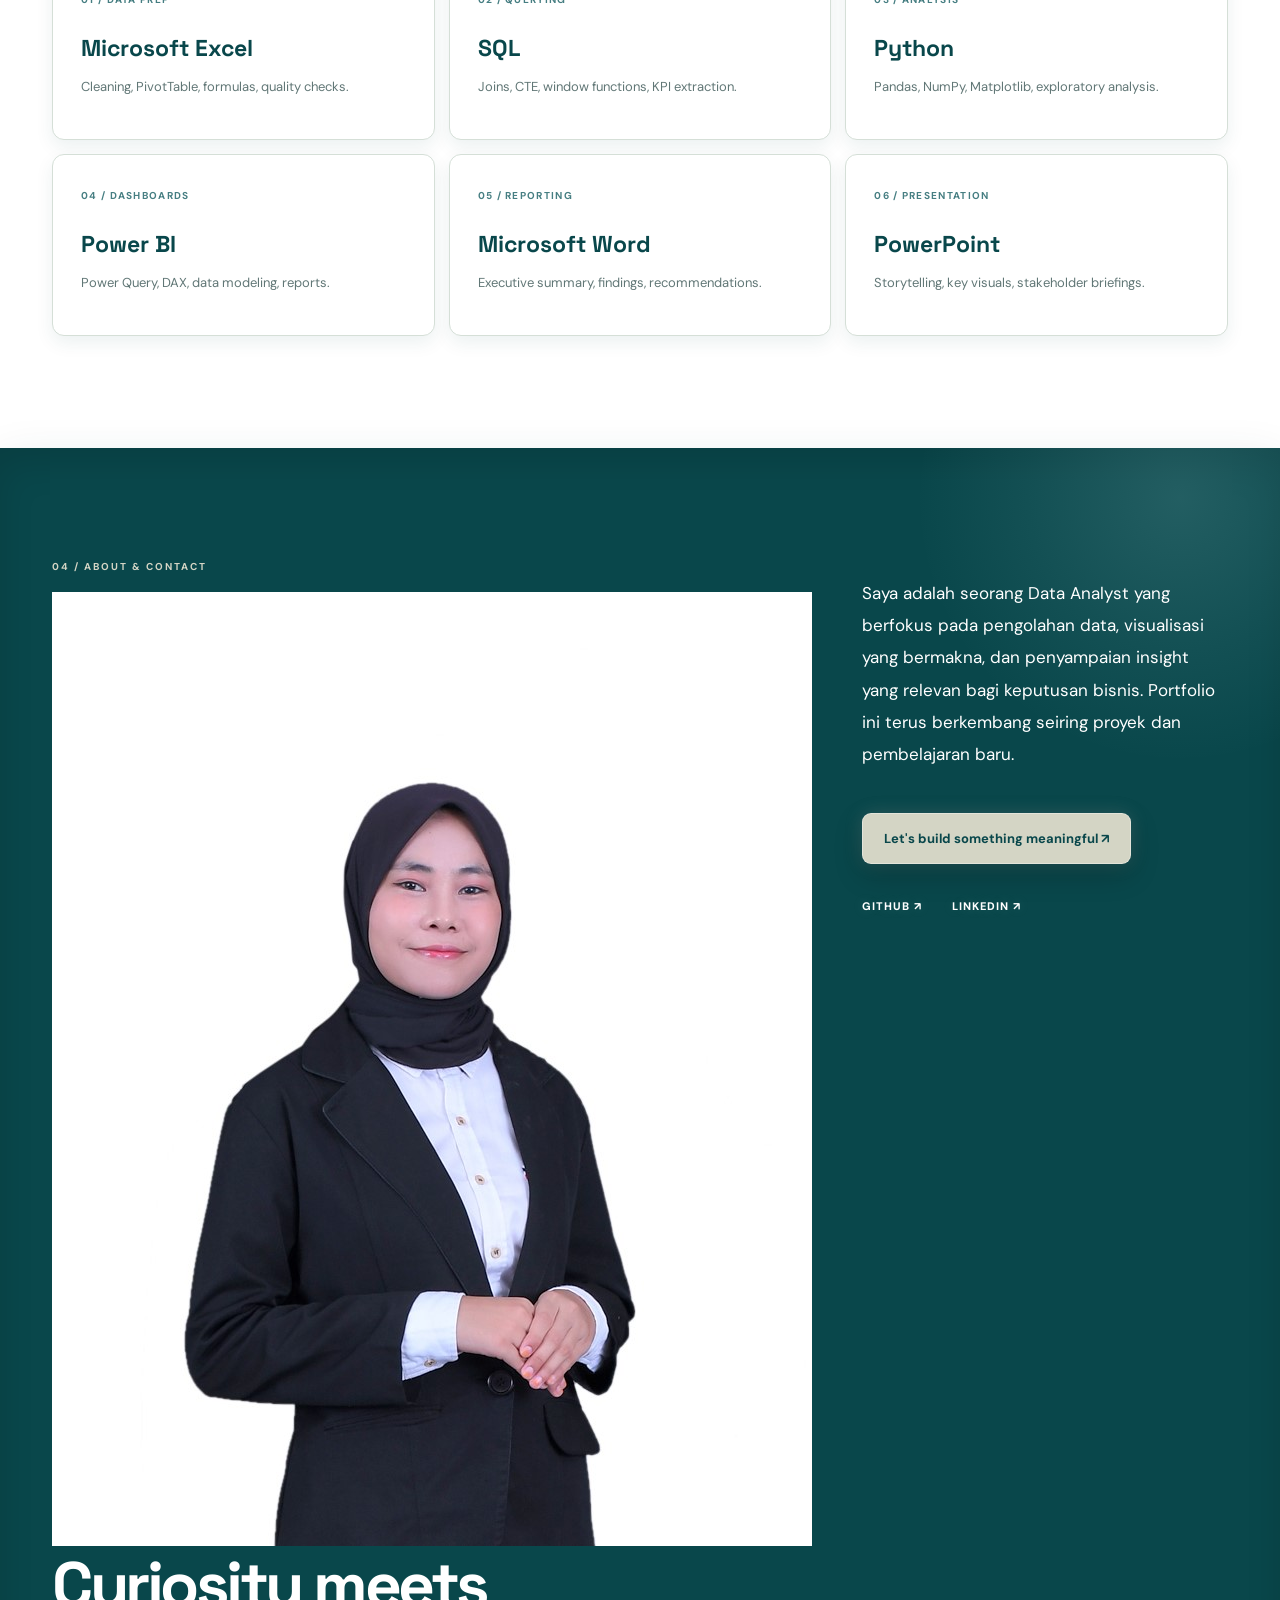
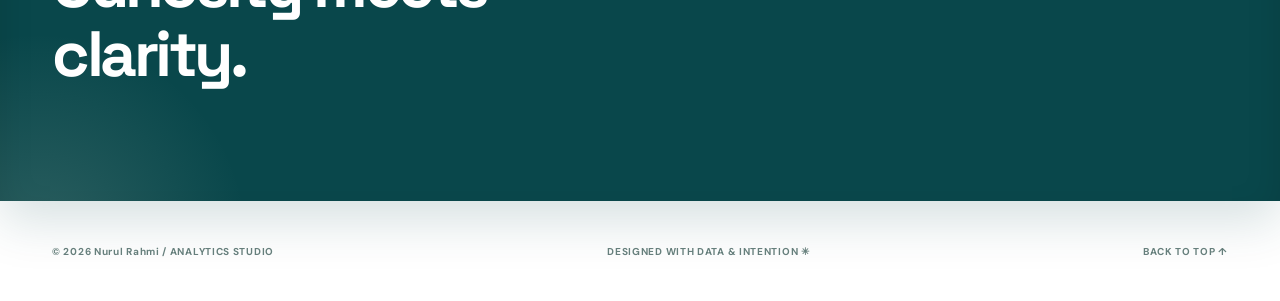
==== commit d463dd58: "Fix HTML encoding issues in index.html" ====
--- a/index.html
+++ b/index.html
@@ -1 +1 @@
-<!doctype html><html lang="id"><head><meta charset="utf-8"><meta name="viewport" content="width=device-width, initial-scale=1"><meta name="theme-color" content="#09474b"><meta name="description" content="Portfolio Data Analyst: Excel, Python, SQL, Power BI, Microsoft Word dan PowerPoint."><title>Data Analyst | Analytics Studio</title><link rel="preconnect" href="https://fonts.googleapis.com"><link rel="preconnect" href="https://fonts.gstatic.com" crossorigin><link href="https://fonts.googleapis.com/css2?family=DM+Sans:wght@400;500;600;700&family=Space+Grotesk:wght@400;500;600;700&display=swap" rel="stylesheet"><link rel="stylesheet" href="assets/style.css"></head><body><div class="noise"></div><header class="nav shell"><a class="brand" href="#home"><span class="brand-mark">N<span>↗</span></span><span>ANALYTICS<span class="brand-sub"> / STUDIO</span></span></a><nav id="menu"><a href="#work">Projects</a><a href="#process">Workflow</a><a href="#stack">Toolkit</a><a href="#about">About</a></nav><a class="nav-contact" data-email href="mailto:hello@example.com">Let's connect <span>↗</span></a><button class="menu-btn" aria-label="Buka navigasi" aria-expanded="false">☰</button></header><main><section class="hero shell" id="home"><div class="hero-left"><div class="eyebrow"><span class="pulse"></span> OPEN TO DATA ANALYST OPPORTUNITIES <span class="eyebrow-line"></span> 2026</div><h1>Finding the <em>signal</em><br>inside the <span class="outlined">noise.</span></h1><p class="hero-desc">Saya mengubah data yang kompleks menjadi insight yang jelas, dashboard yang intuitif, dan rekomendasi yang bisa ditindaklanjuti.</p><div class="hero-actions"><a class="btn primary" href="#work">Explore my work <span>↗</span></a><a class="btn secondary" href="#process">How I work <span>↓</span></a></div><div class="hero-footer"><div class="avatars"><span>XL</span><span>SQL</span><span>PY</span><span>BI</span></div><div><strong>4 core analytics tools</strong><small>Excel · SQL · Python · Power BI</small></div></div></div><div class="hero-visual"><div class="visual-top"><span>◈ ANALYTICS / LIVE PREVIEW</span><span class="live"><i></i> SYSTEM ONLINE</span></div><div class="metric-row"><div><small>TOTAL REVENUE <span>↗</span></small><strong>Rp 1.28B</strong><span class="trend">↗ +18.6% <small>sample data</small></span></div><div class="mini-bars" aria-hidden="true"><i style="height:35%"></i><i style="height:48%"></i><i style="height:42%"></i><i style="height:64%"></i><i style="height:59%"></i><i style="height:80%"></i><i style="height:72%"></i><i style="height:94%"></i></div></div><div class="chart-panel"><div class="chart-head"><div><small>PERFORMANCE / OVERVIEW</small><strong>Revenue trajectory</strong></div><span>Last 12 months ⌄</span></div><svg class="line-chart" viewBox="0 0 520 210" role="img" aria-label="Ilustrasi grafik tren pendapatan, bukan data proyek nyata"><defs><linearGradient id="area" x1="0" x2="0" y1="0" y2="1"><stop offset="0" stop-color="#89e1be" stop-opacity=".35"/><stop offset="1" stop-color="#89e1be" stop-opacity="0"/></linearGradient></defs><path d="M0 35H520 M0 90H520 M0 145H520 M0 200H520" stroke="#ffffff" stroke-opacity=".12" stroke-dasharray="4 7"/><path d="M0 175 C40 160 60 175 100 143 S170 145 210 110 S270 128 315 83 S385 107 420 52 S480 67 520 20 L520 210 L0 210Z" fill="url(#area)"/><path class="chart-line" d="M0 175 C40 160 60 175 100 143 S170 145 210 110 S270 128 315 83 S385 107 420 52 S480 67 520 20" fill="none" stroke="#a5f0d0" stroke-width="3"/><circle cx="520" cy="20" r="6" fill="#a5f0d0"/></svg><div class="months"><span>JAN</span><span>MAR</span><span>MAY</span><span>JUL</span><span>SEP</span><span>DEC</span></div></div><div class="visual-bottom"><span>◉ 03 CASE STUDIES</span><span>DATA → DECISION ↗</span></div><div class="floating-tag">✳ Data-driven decisions</div></div><div class="hero-bottom"><span>SCROLL TO EXPLORE</span><span>↓</span><span>01 / 04</span></div></section><section class="marquee" aria-label="Keahlian"><div>EXCEL <span>✳</span> SQL <span>✳</span> PYTHON <span>✳</span> POWER BI <span>✳</span> DATA STORYTELLING <span>✳</span> EXCEL <span>✳</span> SQL <span>✳</span> PYTHON <span>✳</span> POWER BI <span>✳</span></div></section><section class="work shell section" id="work"><div class="section-top"><div><div class="section-label">01 / SELECTED WORK</div><h2>Proof in the <em>patterns.</em></h2></div><p>Tiga studi kasus yang memperlihatkan proses dari business question hingga rekomendasi berbasis data.</p></div><div class="project-grid"><a class="project-card feature" href="https://gamma.app/docs/Monday-Coffee-punya-ruang-tumbuh-di-luar-kanal-online-i3fby7o94ng77d1"><target="_blank"><rel="noopener noreferrer"><div class="card-top"><span>01 / RETAIL ANALYTICS</span><span>↗</span></div><div class="project-art sales-art"><div class="art-heading"><small>SALES / PERFORMANCE</small><strong>Revenue intelligence</strong></div><div class="sales-kpis"><div><small>REVENUE</small><b>+24.8%</b></div><div><small>GROWTH</small><b>↗ 12.4%</b></div></div><div class="art-bars"><i style="height:35%"></i><i style="height:54%"></i><i style="height:46%"></i><i style="height:72%"></i><i style="height:62%"></i><i style="height:85%"></i><i style="height:100%"></i></div><small class="demo-label">ILLUSTRATIVE DATA</small></div><div class="project-copy"><span class="project-no">FEATURED CASE STUDY</span><h3>Retail Sales & Profitability</h3><p>Analisis performa penjualan, profit margin, produk unggulan, dan pertumbuhan per wilayah.</p><div class="tags"><span>Excel</span><span>SQL</span><span>Python</span><span>Power BI</span></div></div></a><a class="project-card" href="https://gamma.app/docs/Customer-Shopping-Behavior-gvuj7inqyd1v53g"><target="_blank"><rel="noopener noreferrer"><div class="card-top"><span>02 / CUSTOMER INTELLIGENCE</span><span>↗</span></div><div class="project-art customer-art"><div class="donut"><div>RFM<br><strong>360°</strong></div></div><div class="segments"><span><i></i> Champions <b>32%</b></span><span><i></i> Loyal <b>26%</b></span><span><i></i> At risk <b>18%</b></span><span><i></i> Others <b>24%</b></span></div><small class="demo-label">ILLUSTRATIVE DATA</small></div><div class="project-copy"><span class="project-no">CUSTOMER ANALYTICS</span><h3>Customer Segmentation & Retention</h3><p>Segmentasi RFM, pembelian berulang, dan peluang retensi pelanggan.</p><div class="tags"><span>Python</span><span>SQL</span><span>Power BI</span></div></div></a><a class="project-card" href="https://gamma.app/docs/HR-Analytics-5rous98jl7vxvck"><target="_blank"><rel="noopener noreferrer"><div class="card-top"><span>03 / PEOPLE ANALYTICS</span><span>↗</span></div><div class="project-art hr-art"><div class="hr-title">EMPLOYEE ATTRITION <span>● LIVE VIEW</span></div><div class="hr-number">16.2% <span>attrition rate</span></div><div class="hr-rows"><div><span>Sales</span><i style="width:77%"></i></div><div><span>Research</span><i style="width:52%"></i></div><div><span>HR</span><i style="width:35%"></i></div></div><small class="demo-label">ILLUSTRATIVE DATA</small></div><div class="project-copy"><span class="project-no">WORKFORCE ANALYTICS</span><h3>HR Attrition & Workforce Insights</h3><p>Eksplorasi faktor turnover, pola tenaga kerja, dan rekomendasi retensi.</p><div class="tags"><span>Excel</span><span>Python</span><span>SQL</span><span>Power BI</span></div></div></a></div><p class="disclaimer">* Semua angka pada visual merupakan data ilustratif. Ganti dengan hasil analisis dataset asli sebelum portfolio dipublikasikan sebagai hasil proyek.</p></section><section class="process section" id="process"><div class="shell"><div class="section-top"><div><div class="section-label">02 / THE PROCESS</div><h2>From raw data<br>to <em>real impact.</em></h2></div><p>Workflow analisis yang sistematis, terdokumentasi, dan mudah dipahami stakeholder.</p></div><div class="steps"><div><span>01</span><b>Ask</b><p>Rumusan masalah, KPI, dan pertanyaan bisnis.</p></div><div><span>02</span><b>Prepare</b><p>Cleaning, validasi, dan transformasi data.</p></div><div><span>03</span><b>Analyze</b><p>EDA, SQL queries, dan pengujian hipotesis.</p></div><div><span>04</span><b>Communicate</b><p>Dashboard, laporan Word, dan slide PowerPoint.</p></div></div></div></section><section class="toolkit section shell" id="stack"><div class="section-top"><div><div class="section-label">03 / MY TOOLKIT</div><h2>Tools with <em>purpose.</em></h2></div><p>Setiap tools dipakai pada tahap yang tepat, dari eksplorasi hingga komunikasi hasil.</p></div><div class="tool-grid"><div role="link" tabindex="0" onclick="window.open('https://drive.google.com/file/d/1LiIw5zLOESB2HKBxEW1Z_aCiOTkwV9YW/view?usp=sharing','_blank','noopener,noreferrer')" onkeydown="if(event.key==='Enter'||event.key===' '){event.preventDefault();this.click();}" style="cursor:pointer;"><span>01 / DATA PREP</span><strong>Microsoft Excel</strong><p>Cleaning, PivotTable, formulas, quality checks.</p></div><div role="link" tabindex="0" onclick="window.open('https://drive.google.com/file/d/10hryiNNBFiuD1TSvdZNDARSyuFviWka0/view?usp=drive_link','_blank','noopener,noreferrer')" onkeydown="if(event.key==='Enter'||event.key===' '){event.preventDefault();this.click();}" style="cursor:pointer;"><span>02 / QUERYING</span><strong>SQL</strong><p>Joins, CTE, window functions, KPI extraction.</p></div><div><span>03 / ANALYSIS</span><strong>Python</strong><p>Pandas, NumPy, Matplotlib, exploratory analysis.</p></div><div role="link" tabindex="0" onclick="window.open('https://drive.google.com/file/d/1SB6oYV6qphQ0JT_k1_Cj7GDp10VEspAJ/view?usp=sharing','_blank','noopener,noreferrer')" onkeydown="if(event.key==='Enter'||event.key===' '){event.preventDefault();this.click();}" style="cursor:pointer;"><span>04 / DASHBOARDS</span><strong>Power BI</strong><p>Power Query, DAX, data modeling, reports.</p></div><div><span>05 / REPORTING</span><strong>Microsoft Word</strong><p>Executive summary, findings, recommendations.</p></div><div><span>06 / PRESENTATION</span><strong>PowerPoint</strong><p>Storytelling, key visuals, stakeholder briefings.</p></div></div></section><section class="about section" id="about"><div class="shell about-grid"><div><div class="section-label">04 / ABOUT & CONTACT</div><h2>Curiosity meets<br><em>clarity.</em></h2></div><div><p>Saya adalah seorang Data Analyst yang berfokus pada pengolahan data, visualisasi yang bermakna, dan penyampaian insight yang relevan bagi keputusan bisnis. Portfolio ini terus berkembang seiring proyek dan pembelajaran baru.</p><a class="btn light" data-email href="mailto:hello@example.com">Let's build something meaningful ↗</a><div class="social"><a data-github href="https://github.com/" target="_blank" rel="noopener">GITHUB ↗</a><a data-linkedin href="https://www.linkedin.com/" target="_blank" rel="noopener">LINKEDIN ↗</a></div></div></div></section></main><footer class="footer shell"><span>© <span id="year"></span> <span data-name>Data Analyst</span> / ANALYTICS STUDIO</span><span>DESIGNED WITH DATA & INTENTION ✳</span><a href="#home">BACK TO TOP ↑</a></footer><script src="assets/config.js"></script><script src="assets/script.js"></script></body></html>
+<!doctype html><html lang="id"><head><meta charset="utf-8"><meta name="viewport" content="width=device-width, initial-scale=1"><meta name="theme-color" content="#09474b"><meta name="description" content="Portfolio Data Analyst: Excel, Python, SQL, Power BI, Microsoft Word dan PowerPoint."><title>Data Analyst | Analytics Studio</title><link rel="preconnect" href="https://fonts.googleapis.com"><link rel="preconnect" href="https://fonts.gstatic.com" crossorigin><link href="https://fonts.googleapis.com/css2?family=DM+Sans:wght@400;500;600;700&family=Space+Grotesk:wght@400;500;600;700&display=swap" rel="stylesheet"><link rel="stylesheet" href="assets/style.css"></head><body><div class="noise"></div><header class="nav shell"><a class="brand" href="#home"><span class="brand-mark">N<span>↗</span></span><span>ANALYTICS<span class="brand-sub"> / STUDIO</span></span></a><nav id="menu"><a href="#work">Projects</a><a href="#process">Workflow</a><a href="#stack">Toolkit</a><a href="#about">About</a></nav><a class="nav-contact" data-email href="mailto:hello@example.com">Let's connect <span>↗</span></a><button class="menu-btn" aria-label="Buka navigasi" aria-expanded="false">☰</button></header><main><section class="hero shell" id="home"><div class="hero-left"><div class="eyebrow"><span class="pulse"></span> OPEN TO DATA ANALYST OPPORTUNITIES <span class="eyebrow-line"></span> 2026</div><h1>Finding the <em>signal</em><br>inside the <span class="outlined">noise.</span></h1><p class="hero-desc">Saya mengubah data yang kompleks menjadi insight yang jelas, dashboard yang intuitif, dan rekomendasi yang bisa ditindaklanjuti.</p><div class="hero-actions"><a class="btn primary" href="#work">Explore my work <span>↗</span></a><a class="btn secondary" href="#process">How I work <span>↓</span></a></div><div class="hero-footer"><div class="avatars"><span>XL</span><span>SQL</span><span>PY</span><span>BI</span></div><div><strong>4 core analytics tools</strong><small>Excel · SQL · Python · Power BI</small></div></div></div><div class="hero-visual"><div class="visual-top"><span>◈ ANALYTICS / LIVE PREVIEW</span><span class="live"><i></i> SYSTEM ONLINE</span></div><div class="metric-row"><div><small>TOTAL REVENUE <span>↗</span></small><strong>Rp 1.28B</strong><span class="trend">↗ +18.6% <small>sample data</small></span></div><div class="mini-bars" aria-hidden="true"><i style="height:35%"></i><i style="height:48%"></i><i style="height:42%"></i><i style="height:64%"></i><i style="height:59%"></i><i style="height:80%"></i><i style="height:72%"></i><i style="height:94%"></i></div></div><div class="chart-panel"><div class="chart-head"><div><small>PERFORMANCE / OVERVIEW</small><strong>Revenue trajectory</strong></div><span>Last 12 months ⌄</span></div><svg class="line-chart" viewBox="0 0 520 210" role="img" aria-label="Ilustrasi grafik tren pendapatan, bukan data proyek nyata"><defs><linearGradient id="area" x1="0" x2="0" y1="0" y2="1"><stop offset="0" stop-color="#89e1be" stop-opacity=".35"/><stop offset="1" stop-color="#89e1be" stop-opacity="0"/></linearGradient></defs><path d="M0 35H520 M0 90H520 M0 145H520 M0 200H520" stroke="#ffffff" stroke-opacity=".12" stroke-dasharray="4 7"/><path d="M0 175 C40 160 60 175 100 143 S170 145 210 110 S270 128 315 83 S385 107 420 52 S480 67 520 20 L520 210 L0 210Z" fill="url(#area)"/><path class="chart-line" d="M0 175 C40 160 60 175 100 143 S170 145 210 110 S270 128 315 83 S385 107 420 52 S480 67 520 20" fill="none" stroke="#a5f0d0" stroke-width="3"/><circle cx="520" cy="20" r="6" fill="#a5f0d0"/></svg><div class="months"><span>JAN</span><span>MAR</span><span>MAY</span><span>JUL</span><span>SEP</span><span>DEC</span></div></div><div class="visual-bottom"><span>◉ 03 CASE STUDIES</span><span>DATA → DECISION ↗</span></div><div class="floating-tag">✳ Data-driven decisions</div></div><div class="hero-bottom"><span>SCROLL TO EXPLORE</span><span>↓</span><span>01 / 04</span></div></section><section class="marquee" aria-label="Keahlian"><div>EXCEL <span>✳</span> SQL <span>✳</span> PYTHON <span>✳</span> POWER BI <span>✳</span> DATA STORYTELLING <span>✳</span> EXCEL <span>✳</span> SQL <span>✳</span> PYTHON <span>✳</span> POWER BI <span>✳</span></div></section><section class="work shell section" id="work"><div class="section-top"><div><div class="section-label">01 / SELECTED WORK</div><h2>Proof in the <em>patterns.</em></h2></div><p>Tiga studi kasus yang memperlihatkan proses dari business question hingga rekomendasi berbasis data.</p></div><div class="project-grid"><a class="project-card feature" href="https://gamma.app/docs/Monday-Coffee-punya-ruang-tumbuh-di-luar-kanal-online-i3fby7o94ng77d1"><target="_blank"><rel="noopener noreferrer"><div class="card-top"><span>01 / RETAIL ANALYTICS</span><span>↗</span></div><div class="project-art sales-art"><div class="art-heading"><small>SALES / PERFORMANCE</small><strong>Revenue intelligence</strong></div><div class="sales-kpis"><div><small>REVENUE</small><b>+24.8%</b></div><div><small>GROWTH</small><b>↗ 12.4%</b></div></div><div class="art-bars"><i style="height:35%"></i><i style="height:54%"></i><i style="height:46%"></i><i style="height:72%"></i><i style="height:62%"></i><i style="height:85%"></i><i style="height:100%"></i></div><small class="demo-label">ILLUSTRATIVE DATA</small></div><div class="project-copy"><span class="project-no">FEATURED CASE STUDY</span><h3>Retail Sales & Profitability</h3><p>Analisis performa penjualan, profit margin, produk unggulan, dan pertumbuhan per wilayah.</p><div class="tags"><span>Excel</span><span>SQL</span><span>Python</span><span>Power BI</span></div></div></a><a class="project-card" href="https://gamma.app/docs/Customer-Shopping-Behavior-gvuj7inqyd1v53g"><target="_blank"><rel="noopener noreferrer"><div class="card-top"><span>02 / CUSTOMER INTELLIGENCE</span><span>↗</span></div><div class="project-art customer-art"><div class="donut"><div>RFM<br><strong>360°</strong></div></div><div class="segments"><span><i></i> Champions <b>32%</b></span><span><i></i> Loyal <b>26%</b></span><span><i></i> At risk <b>18%</b></span><span><i></i> Others <b>24%</b></span></div><small class="demo-label">ILLUSTRATIVE DATA</small></div><div class="project-copy"><span class="project-no">CUSTOMER ANALYTICS</span><h3>Customer Segmentation & Retention</h3><p>Segmentasi RFM, pembelian berulang, dan peluang retensi pelanggan.</p><div class="tags"><span>Python</span><span>SQL</span><span>Power BI</span></div></div></a><a class="project-card" href="https://gamma.app/docs/HR-Analytics-5rous98jl7vxvck"><target="_blank"><rel="noopener noreferrer"><div class="card-top"><span>03 / PEOPLE ANALYTICS</span><span>↗</span></div><div class="project-art hr-art"><div class="hr-title">EMPLOYEE ATTRITION <span>● LIVE VIEW</span></div><div class="hr-number">16.2% <span>attrition rate</span></div><div class="hr-rows"><div><span>Sales</span><i style="width:77%"></i></div><div><span>Research</span><i style="width:52%"></i></div><div><span>HR</span><i style="width:35%"></i></div></div><small class="demo-label">ILLUSTRATIVE DATA</small></div><div class="project-copy"><span class="project-no">WORKFORCE ANALYTICS</span><h3>HR Attrition & Workforce Insights</h3><p>Eksplorasi faktor turnover, pola tenaga kerja, dan rekomendasi retensi.</p><div class="tags"><span>Excel</span><span>Python</span><span>SQL</span><span>Power BI</span></div></div></a></div><p class="disclaimer">* Semua angka pada visual merupakan data ilustratif. Ganti dengan hasil analisis dataset asli sebelum portfolio dipublikasikan sebagai hasil proyek.</p></section><section class="process section" id="process"><div class="shell"><div class="section-top"><div><div class="section-label">02 / THE PROCESS</div><h2>From raw data<br>to <em>real impact.</em></h2></div><p>Workflow analisis yang sistematis, terdokumentasi, dan mudah dipahami stakeholder.</p></div><div class="steps"><div><span>01</span><b>Ask</b><p>Rumusan masalah, KPI, dan pertanyaan bisnis.</p></div><div><span>02</span><b>Prepare</b><p>Cleaning, validasi, dan transformasi data.</p></div><div><span>03</span><b>Analyze</b><p>EDA, SQL queries, dan pengujian hipotesis.</p></div><div><span>04</span><b>Communicate</b><p>Dashboard, laporan Word, dan slide PowerPoint.</p></div></div></div></section><section class="toolkit section shell" id="stack"><div class="section-top"><div><div class="section-label">03 / MY TOOLKIT</div><h2>Tools with <em>purpose.</em></h2></div><p>Setiap tools dipakai pada tahap yang tepat, dari eksplorasi hingga komunikasi hasil.</p></div><div class="tool-grid"><div role="link" tabindex="0" onclick="window.open('https://drive.google.com/file/d/1LiIw5zLOESB2HKBxEW1Z_aCiOTkwV9YW/view?usp=sharing','_blank','noopener,noreferrer')" onkeydown="if(event.key==='Enter'||event.key===' '){event.preventDefault();this.click();}" style="cursor:pointer;"><span>01 / DATA PREP</span><strong>Microsoft Excel</strong><p>Cleaning, PivotTable, formulas, quality checks.</p></div><div role="link" tabindex="0" onclick="window.open('https://drive.google.com/file/d/10hryiNNBFiuD1TSvdZNDARSyuFviWka0/view?usp=drive_link','_blank','noopener,noreferrer')" onkeydown="if(event.key==='Enter'||event.key===' '){event.preventDefault();this.click();}" style="cursor:pointer;"><span>02 / QUERYING</span><strong>SQL</strong><p>Joins, CTE, window functions, KPI extraction.</p></div><div><span>03 / ANALYSIS</span><strong>Python</strong><p>Pandas, NumPy, Matplotlib, exploratory analysis.</p></div><div role="link" tabindex="0" onclick="window.open('https://drive.google.com/file/d/1R2bUN7ajSbJU8aXX4G-80B59horX1ESm/view?usp=sharing','_blank','noopener,noreferrer')" onkeydown="if(event.key==='Enter'||event.key===' '){event.preventDefault();this.click();}" style="cursor:pointer;"><span>04 / DASHBOARDS</span><strong>Power BI</strong><p>Power Query, DAX, data modeling, reports.</p></div><div><span>05 / REPORTING</span><strong>Microsoft Word</strong><p>Executive summary, findings, recommendations.</p></div><div><span>06 / PRESENTATION</span><strong>PowerPoint</strong><p>Storytelling, key visuals, stakeholder briefings.</p></div></div></section><section class="about section" id="about"><div class="shell about-grid"><div><div class="section-label">04 / ABOUT & CONTACT</div><img src="assets/profile.jpg.jpeg" alt="Foto profil Data Analyst" class="profile-photo"><h2>Curiosity meets<br><em>clarity.</em></h2></div><div><p>Saya adalah seorang Data Analyst yang berfokus pada pengolahan data, visualisasi yang bermakna, dan penyampaian insight yang relevan bagi keputusan bisnis. Portfolio ini terus berkembang seiring proyek dan pembelajaran baru.</p><a class="btn light" data-email href="mailto:hello@example.com">Let's build something meaningful ↗</a><div class="social"><a data-github href="https://github.com/" target="_blank" rel="noopener">GITHUB ↗</a><a data-linkedin href="https://www.linkedin.com/" target="_blank" rel="noopener">LINKEDIN ↗</a></div></div></div></section></main><footer class="footer shell"><span>© <span id="year"></span> <span data-name>Data Analyst</span> / ANALYTICS STUDIO</span><span>DESIGNED WITH DATA & INTENTION ✳</span><a href="#home">BACK TO TOP ↑</a></footer><script src="assets/config.js"></script><script src="assets/script.js"></script></body></html>
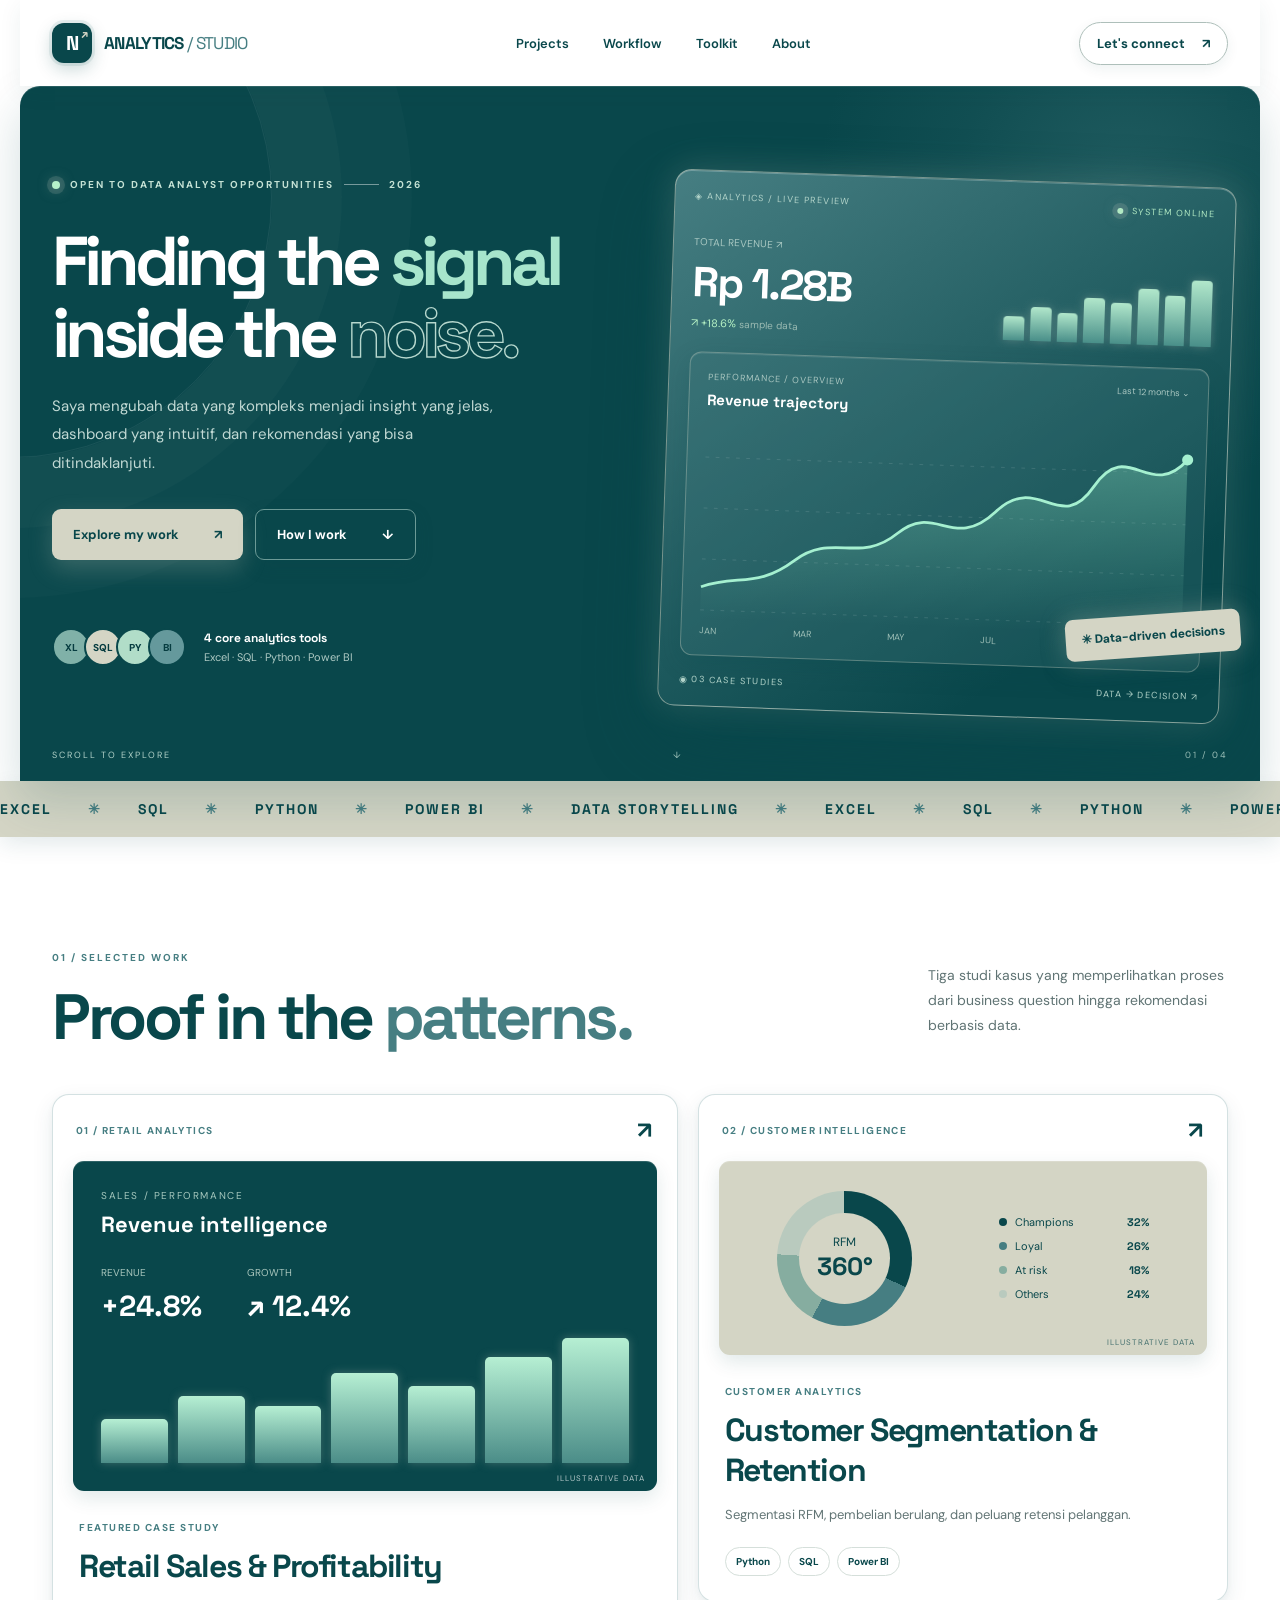
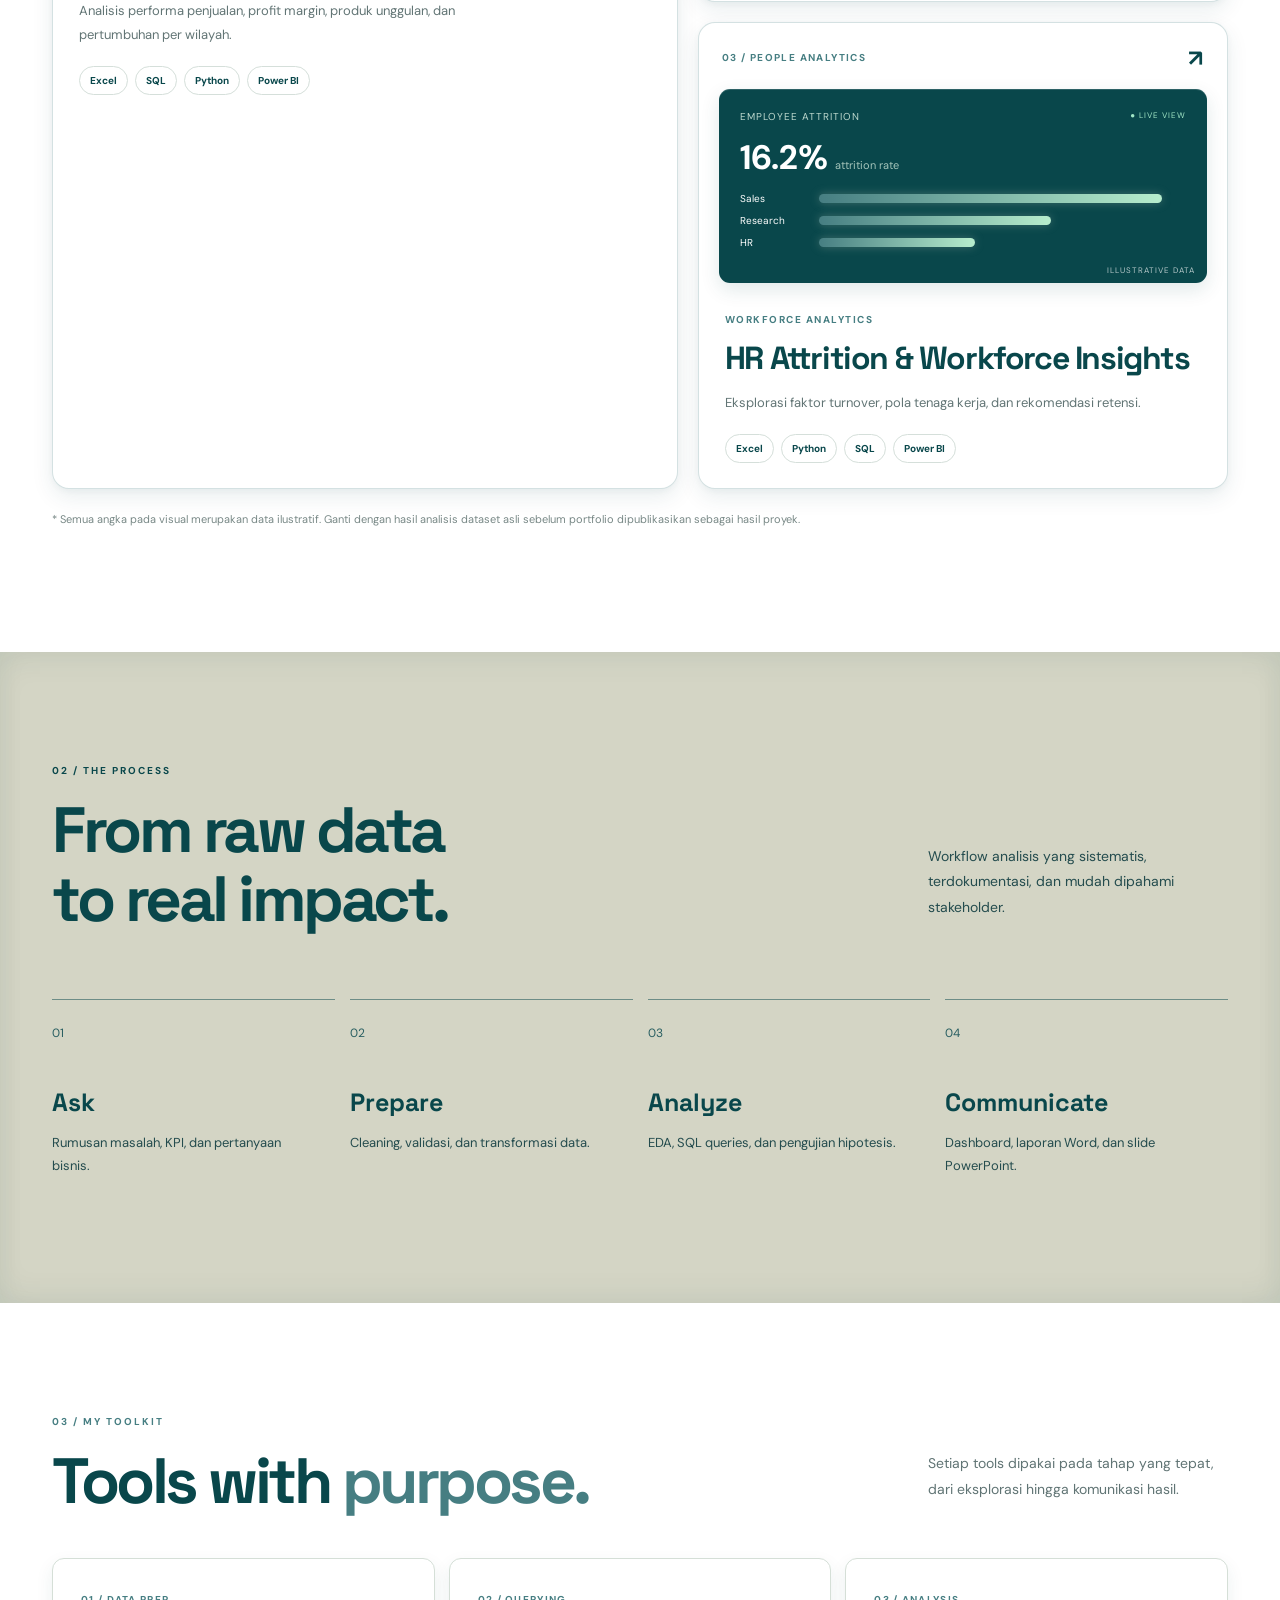
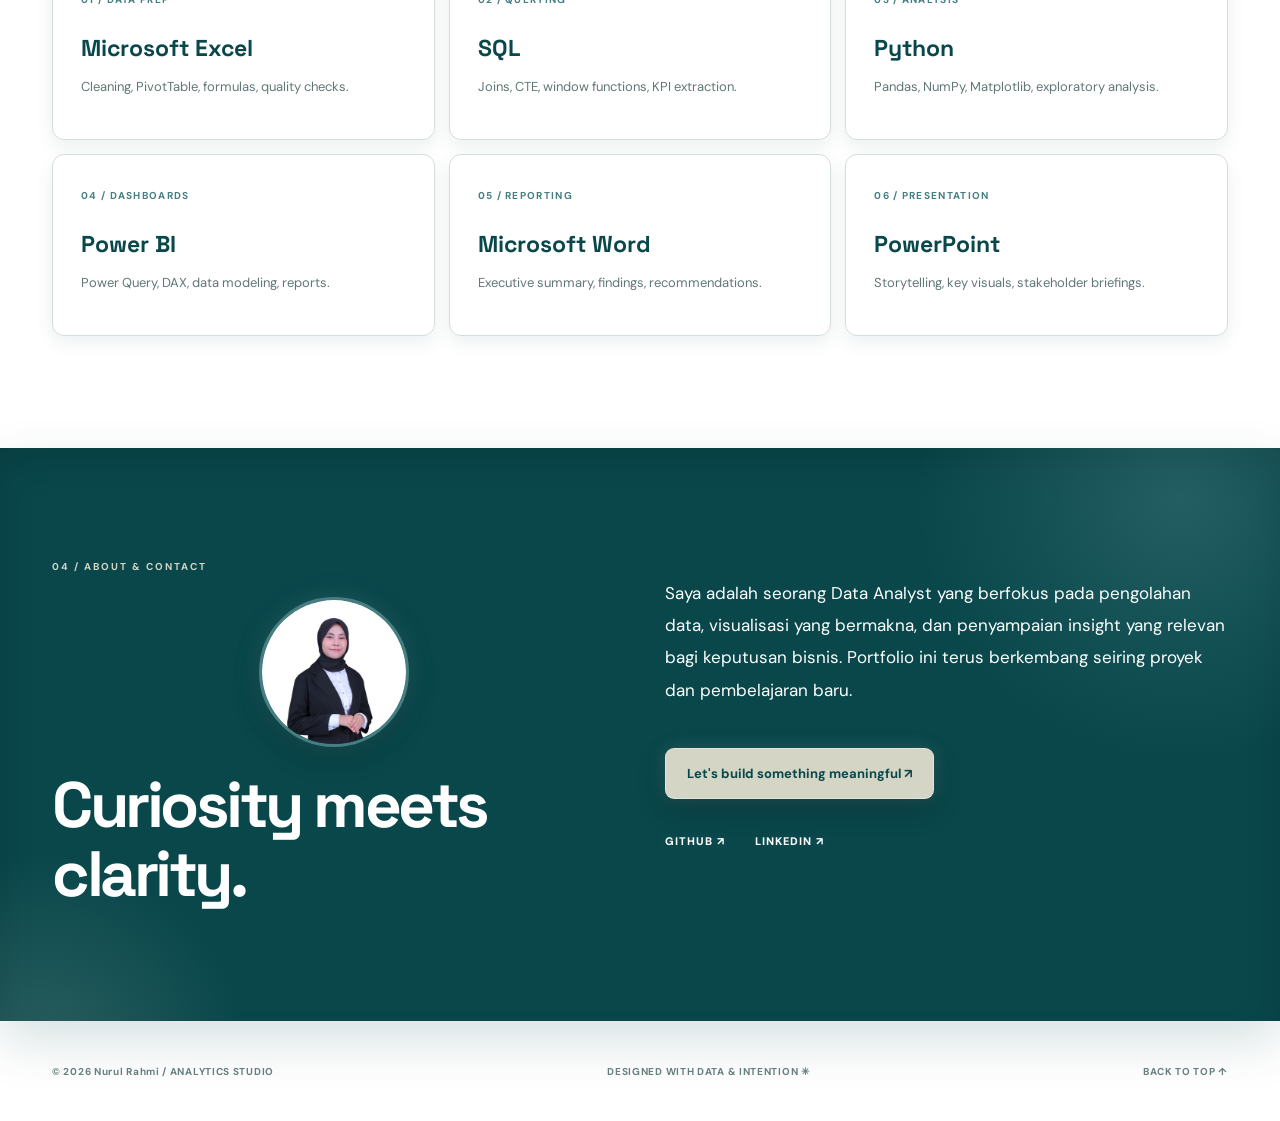
==== commit 5ada72b7: "Fix HTML formatting and ensure proper structure" ====
--- a/index.html
+++ b/index.html
@@ -1 +1,3 @@
-<!doctype html><html lang="id"><head><meta charset="utf-8"><meta name="viewport" content="width=device-width, initial-scale=1"><meta name="theme-color" content="#09474b"><meta name="description" content="Portfolio Data Analyst: Excel, Python, SQL, Power BI, Microsoft Word dan PowerPoint."><title>Data Analyst | Analytics Studio</title><link rel="preconnect" href="https://fonts.googleapis.com"><link rel="preconnect" href="https://fonts.gstatic.com" crossorigin><link href="https://fonts.googleapis.com/css2?family=DM+Sans:wght@400;500;600;700&family=Space+Grotesk:wght@400;500;600;700&display=swap" rel="stylesheet"><link rel="stylesheet" href="assets/style.css"></head><body><div class="noise"></div><header class="nav shell"><a class="brand" href="#home"><span class="brand-mark">N<span>↗</span></span><span>ANALYTICS<span class="brand-sub"> / STUDIO</span></span></a><nav id="menu"><a href="#work">Projects</a><a href="#process">Workflow</a><a href="#stack">Toolkit</a><a href="#about">About</a></nav><a class="nav-contact" data-email href="mailto:hello@example.com">Let's connect <span>↗</span></a><button class="menu-btn" aria-label="Buka navigasi" aria-expanded="false">☰</button></header><main><section class="hero shell" id="home"><div class="hero-left"><div class="eyebrow"><span class="pulse"></span> OPEN TO DATA ANALYST OPPORTUNITIES <span class="eyebrow-line"></span> 2026</div><h1>Finding the <em>signal</em><br>inside the <span class="outlined">noise.</span></h1><p class="hero-desc">Saya mengubah data yang kompleks menjadi insight yang jelas, dashboard yang intuitif, dan rekomendasi yang bisa ditindaklanjuti.</p><div class="hero-actions"><a class="btn primary" href="#work">Explore my work <span>↗</span></a><a class="btn secondary" href="#process">How I work <span>↓</span></a></div><div class="hero-footer"><div class="avatars"><span>XL</span><span>SQL</span><span>PY</span><span>BI</span></div><div><strong>4 core analytics tools</strong><small>Excel · SQL · Python · Power BI</small></div></div></div><div class="hero-visual"><div class="visual-top"><span>◈ ANALYTICS / LIVE PREVIEW</span><span class="live"><i></i> SYSTEM ONLINE</span></div><div class="metric-row"><div><small>TOTAL REVENUE <span>↗</span></small><strong>Rp 1.28B</strong><span class="trend">↗ +18.6% <small>sample data</small></span></div><div class="mini-bars" aria-hidden="true"><i style="height:35%"></i><i style="height:48%"></i><i style="height:42%"></i><i style="height:64%"></i><i style="height:59%"></i><i style="height:80%"></i><i style="height:72%"></i><i style="height:94%"></i></div></div><div class="chart-panel"><div class="chart-head"><div><small>PERFORMANCE / OVERVIEW</small><strong>Revenue trajectory</strong></div><span>Last 12 months ⌄</span></div><svg class="line-chart" viewBox="0 0 520 210" role="img" aria-label="Ilustrasi grafik tren pendapatan, bukan data proyek nyata"><defs><linearGradient id="area" x1="0" x2="0" y1="0" y2="1"><stop offset="0" stop-color="#89e1be" stop-opacity=".35"/><stop offset="1" stop-color="#89e1be" stop-opacity="0"/></linearGradient></defs><path d="M0 35H520 M0 90H520 M0 145H520 M0 200H520" stroke="#ffffff" stroke-opacity=".12" stroke-dasharray="4 7"/><path d="M0 175 C40 160 60 175 100 143 S170 145 210 110 S270 128 315 83 S385 107 420 52 S480 67 520 20 L520 210 L0 210Z" fill="url(#area)"/><path class="chart-line" d="M0 175 C40 160 60 175 100 143 S170 145 210 110 S270 128 315 83 S385 107 420 52 S480 67 520 20" fill="none" stroke="#a5f0d0" stroke-width="3"/><circle cx="520" cy="20" r="6" fill="#a5f0d0"/></svg><div class="months"><span>JAN</span><span>MAR</span><span>MAY</span><span>JUL</span><span>SEP</span><span>DEC</span></div></div><div class="visual-bottom"><span>◉ 03 CASE STUDIES</span><span>DATA → DECISION ↗</span></div><div class="floating-tag">✳ Data-driven decisions</div></div><div class="hero-bottom"><span>SCROLL TO EXPLORE</span><span>↓</span><span>01 / 04</span></div></section><section class="marquee" aria-label="Keahlian"><div>EXCEL <span>✳</span> SQL <span>✳</span> PYTHON <span>✳</span> POWER BI <span>✳</span> DATA STORYTELLING <span>✳</span> EXCEL <span>✳</span> SQL <span>✳</span> PYTHON <span>✳</span> POWER BI <span>✳</span></div></section><section class="work shell section" id="work"><div class="section-top"><div><div class="section-label">01 / SELECTED WORK</div><h2>Proof in the <em>patterns.</em></h2></div><p>Tiga studi kasus yang memperlihatkan proses dari business question hingga rekomendasi berbasis data.</p></div><div class="project-grid"><a class="project-card feature" href="https://gamma.app/docs/Monday-Coffee-punya-ruang-tumbuh-di-luar-kanal-online-i3fby7o94ng77d1"><target="_blank"><rel="noopener noreferrer"><div class="card-top"><span>01 / RETAIL ANALYTICS</span><span>↗</span></div><div class="project-art sales-art"><div class="art-heading"><small>SALES / PERFORMANCE</small><strong>Revenue intelligence</strong></div><div class="sales-kpis"><div><small>REVENUE</small><b>+24.8%</b></div><div><small>GROWTH</small><b>↗ 12.4%</b></div></div><div class="art-bars"><i style="height:35%"></i><i style="height:54%"></i><i style="height:46%"></i><i style="height:72%"></i><i style="height:62%"></i><i style="height:85%"></i><i style="height:100%"></i></div><small class="demo-label">ILLUSTRATIVE DATA</small></div><div class="project-copy"><span class="project-no">FEATURED CASE STUDY</span><h3>Retail Sales & Profitability</h3><p>Analisis performa penjualan, profit margin, produk unggulan, dan pertumbuhan per wilayah.</p><div class="tags"><span>Excel</span><span>SQL</span><span>Python</span><span>Power BI</span></div></div></a><a class="project-card" href="https://gamma.app/docs/Customer-Shopping-Behavior-gvuj7inqyd1v53g"><target="_blank"><rel="noopener noreferrer"><div class="card-top"><span>02 / CUSTOMER INTELLIGENCE</span><span>↗</span></div><div class="project-art customer-art"><div class="donut"><div>RFM<br><strong>360°</strong></div></div><div class="segments"><span><i></i> Champions <b>32%</b></span><span><i></i> Loyal <b>26%</b></span><span><i></i> At risk <b>18%</b></span><span><i></i> Others <b>24%</b></span></div><small class="demo-label">ILLUSTRATIVE DATA</small></div><div class="project-copy"><span class="project-no">CUSTOMER ANALYTICS</span><h3>Customer Segmentation & Retention</h3><p>Segmentasi RFM, pembelian berulang, dan peluang retensi pelanggan.</p><div class="tags"><span>Python</span><span>SQL</span><span>Power BI</span></div></div></a><a class="project-card" href="https://gamma.app/docs/HR-Analytics-5rous98jl7vxvck"><target="_blank"><rel="noopener noreferrer"><div class="card-top"><span>03 / PEOPLE ANALYTICS</span><span>↗</span></div><div class="project-art hr-art"><div class="hr-title">EMPLOYEE ATTRITION <span>● LIVE VIEW</span></div><div class="hr-number">16.2% <span>attrition rate</span></div><div class="hr-rows"><div><span>Sales</span><i style="width:77%"></i></div><div><span>Research</span><i style="width:52%"></i></div><div><span>HR</span><i style="width:35%"></i></div></div><small class="demo-label">ILLUSTRATIVE DATA</small></div><div class="project-copy"><span class="project-no">WORKFORCE ANALYTICS</span><h3>HR Attrition & Workforce Insights</h3><p>Eksplorasi faktor turnover, pola tenaga kerja, dan rekomendasi retensi.</p><div class="tags"><span>Excel</span><span>Python</span><span>SQL</span><span>Power BI</span></div></div></a></div><p class="disclaimer">* Semua angka pada visual merupakan data ilustratif. Ganti dengan hasil analisis dataset asli sebelum portfolio dipublikasikan sebagai hasil proyek.</p></section><section class="process section" id="process"><div class="shell"><div class="section-top"><div><div class="section-label">02 / THE PROCESS</div><h2>From raw data<br>to <em>real impact.</em></h2></div><p>Workflow analisis yang sistematis, terdokumentasi, dan mudah dipahami stakeholder.</p></div><div class="steps"><div><span>01</span><b>Ask</b><p>Rumusan masalah, KPI, dan pertanyaan bisnis.</p></div><div><span>02</span><b>Prepare</b><p>Cleaning, validasi, dan transformasi data.</p></div><div><span>03</span><b>Analyze</b><p>EDA, SQL queries, dan pengujian hipotesis.</p></div><div><span>04</span><b>Communicate</b><p>Dashboard, laporan Word, dan slide PowerPoint.</p></div></div></div></section><section class="toolkit section shell" id="stack"><div class="section-top"><div><div class="section-label">03 / MY TOOLKIT</div><h2>Tools with <em>purpose.</em></h2></div><p>Setiap tools dipakai pada tahap yang tepat, dari eksplorasi hingga komunikasi hasil.</p></div><div class="tool-grid"><div role="link" tabindex="0" onclick="window.open('https://drive.google.com/file/d/1LiIw5zLOESB2HKBxEW1Z_aCiOTkwV9YW/view?usp=sharing','_blank','noopener,noreferrer')" onkeydown="if(event.key==='Enter'||event.key===' '){event.preventDefault();this.click();}" style="cursor:pointer;"><span>01 / DATA PREP</span><strong>Microsoft Excel</strong><p>Cleaning, PivotTable, formulas, quality checks.</p></div><div role="link" tabindex="0" onclick="window.open('https://drive.google.com/file/d/10hryiNNBFiuD1TSvdZNDARSyuFviWka0/view?usp=drive_link','_blank','noopener,noreferrer')" onkeydown="if(event.key==='Enter'||event.key===' '){event.preventDefault();this.click();}" style="cursor:pointer;"><span>02 / QUERYING</span><strong>SQL</strong><p>Joins, CTE, window functions, KPI extraction.</p></div><div><span>03 / ANALYSIS</span><strong>Python</strong><p>Pandas, NumPy, Matplotlib, exploratory analysis.</p></div><div role="link" tabindex="0" onclick="window.open('https://drive.google.com/file/d/1R2bUN7ajSbJU8aXX4G-80B59horX1ESm/view?usp=sharing','_blank','noopener,noreferrer')" onkeydown="if(event.key==='Enter'||event.key===' '){event.preventDefault();this.click();}" style="cursor:pointer;"><span>04 / DASHBOARDS</span><strong>Power BI</strong><p>Power Query, DAX, data modeling, reports.</p></div><div><span>05 / REPORTING</span><strong>Microsoft Word</strong><p>Executive summary, findings, recommendations.</p></div><div><span>06 / PRESENTATION</span><strong>PowerPoint</strong><p>Storytelling, key visuals, stakeholder briefings.</p></div></div></section><section class="about section" id="about"><div class="shell about-grid"><div><div class="section-label">04 / ABOUT & CONTACT</div><img src="assets/profile.jpg.jpeg" alt="Foto profil Data Analyst" class="profile-photo"><h2>Curiosity meets<br><em>clarity.</em></h2></div><div><p>Saya adalah seorang Data Analyst yang berfokus pada pengolahan data, visualisasi yang bermakna, dan penyampaian insight yang relevan bagi keputusan bisnis. Portfolio ini terus berkembang seiring proyek dan pembelajaran baru.</p><a class="btn light" data-email href="mailto:hello@example.com">Let's build something meaningful ↗</a><div class="social"><a data-github href="https://github.com/" target="_blank" rel="noopener">GITHUB ↗</a><a data-linkedin href="https://www.linkedin.com/" target="_blank" rel="noopener">LINKEDIN ↗</a></div></div></div></section></main><footer class="footer shell"><span>© <span id="year"></span> <span data-name>Data Analyst</span> / ANALYTICS STUDIO</span><span>DESIGNED WITH DATA & INTENTION ✳</span><a href="#home">BACK TO TOP ↑</a></footer><script src="assets/config.js"></script><script src="assets/script.js"></script></body></html>
+<!doctype html><html lang="id"><head><meta charset="utf-8"><meta name="viewport" content="width=device-width, initial-scale=1"><meta name="theme-color" content="#09474b"><meta name="description" content="Portfolio Data Analyst: Excel, Python, SQL, Power BI, Microsoft Word dan PowerPoint."><title>Data Analyst | Analytics Studio</title><link rel="preconnect" href="https://fonts.googleapis.com"><link rel="preconnect" href="https://fonts.gstatic.com" crossorigin><link href="https://fonts.googleapis.com/css2?family=DM+Sans:wght@400;500;600;700&family=Space+Grotesk:wght@400;500;600;700&display=swap" rel="stylesheet"><link rel="stylesheet" href="assets/style.css"></head><body><div class="noise"></div><header class="nav shell"><a class="brand" href="#home"><span class="brand-mark">N<span>↗</span></span><span>ANALYTICS<span class="brand-sub"> / STUDIO</span></span></a><nav id="menu"><a href="#work">Projects</a><a href="#process">Workflow</a><a href="#stack">Toolkit</a><a href="#about">About</a></nav><a class="nav-contact" data-email href="mailto:hello@example.com">Let's connect <span>↗</span></a><button class="menu-btn" aria-label="Buka navigasi" aria-expanded="false">☰</button></header><main><section class="hero shell" id="home"><div class="hero-left"><div class="eyebrow"><span class="pulse"></span> OPEN TO DATA ANALYST OPPORTUNITIES <span class="eyebrow-line"></span> 2026</div><h1>Finding the <em>signal</em><br>inside the <span class="outlined">noise.</span></h1><p class="hero-desc">Saya mengubah data yang kompleks menjadi insight yang jelas, dashboard yang intuitif, dan rekomendasi yang bisa ditindaklanjuti.</p><div class="hero-actions"><a class="btn primary" href="#work">Explore my work <span>↗</span></a><a class="btn secondary" href="#process">How I work <span>↓</span></a></div><div class="hero-footer"><div class="avatars"><span>XL</span><span>SQL</span><span>PY</span><span>BI</span></div><div><strong>4 core analytics tools</strong><small>Excel · SQL · Python · Power BI</small></div></div></div><div class="hero-visual"><div class="visual-top"><span>◈ ANALYTICS / LIVE PREVIEW</span><span class="live"><i></i> SYSTEM ONLINE</span></div><div class="metric-row"><div><small>TOTAL REVENUE <span>↗</span></small><strong>Rp 1.28B</strong><span class="trend">↗ +18.6% <small>sample data</small></span></div><div class="mini-bars" aria-hidden="true"><i style="height:35%"></i><i style="height:48%"></i><i style="height:42%"></i><i style="height:64%"></i><i style="height:59%"></i><i style="height:80%"></i><i style="height:72%"></i><i style="height:94%"></i></div></div><div class="chart-panel"><div class="chart-head"><div><small>PERFORMANCE / OVERVIEW</small><strong>Revenue trajectory</strong></div><span>Last 12 months ⌄</span></div><svg class="line-chart" viewBox="0 0 520 210" role="img" aria-label="Ilustrasi grafik tren pendapatan, bukan data proyek nyata"><defs><linearGradient id="area" x1="0" x2="0" y1="0" y2="1"><stop offset="0" stop-color="#89e1be" stop-opacity=".35"/><stop offset="1" stop-color="#89e1be" stop-opacity="0"/></linearGradient></defs><path d="M0 35H520 M0 90H520 M0 145H520 M0 200H520" stroke="#ffffff" stroke-opacity=".12" stroke-dasharray="4 7"/><path d="M0 175 C40 160 60 175 100 143 S170 145 210 110 S270 128 315 83 S385 107 420 52 S480 67 520 20 L520 210 L0 210Z" fill="url(#area)"/><path class="chart-line" d="M0 175 C40 160 60 175 100 143 S170 145 210 110 S270 128 315 83 S385 107 420 52 S480 67 520 20" fill="none" stroke="#a5f0d0" stroke-width="3"/><circle cx="520" cy="20" r="6" fill="#a5f0d0"/></svg><div class="months"><span>JAN</span><span>MAR</span><span>MAY</span><span>JUL</span><span>SEP</span><span>DEC</span></div></div><div class="visual-bottom"><span>◉ 03 CASE STUDIES</span><span>DATA → DECISION ↗</span></div><div class="floating-tag">✳ Data-driven decisions</div></div><div class="hero-bottom"><span>SCROLL TO EXPLORE</span><span>↓</span><span>01 / 04</span></div></section><section class="marquee" aria-label="Keahlian"><div>EXCEL <span>✳</span> SQL <span>✳</span> PYTHON <span>✳</span> POWER BI <span>✳</span> DATA STORYTELLING <span>✳</span> EXCEL <span>✳</span> SQL <span>✳</span> PYTHON <span>✳</span> POWER BI <span>✳</span></div></section><section class="work shell section" id="work"><div class="section-top"><div><div class="section-label">01 / SELECTED WORK</div><h2>Proof in the <em>patterns.</em></h2></div><p>Tiga studi kasus yang memperlihatkan proses dari business question hingga rekomendasi berbasis data.</p></div><div class="project-grid"><a class="project-card feature" href="https://gamma.app/docs/Monday-Coffee-punya-ruang-tumbuh-di-luar-kanal-online-i3fby7o94ng77d1"><target="_blank"><rel="noopener noreferrer"><div class="card-top"><span>01 / RETAIL ANALYTICS</span><span>↗</span></div><div class="project-art sales-art"><div class="art-heading"><small>SALES / PERFORMANCE</small><strong>Revenue intelligence</strong></div><div class="sales-kpis"><div><small>REVENUE</small><b>+24.8%</b></div><div><small>GROWTH</small><b>↗ 12.4%</b></div></div><div class="art-bars"><i style="height:35%"></i><i style="height:54%"></i><i style="height:46%"></i><i style="height:72%"></i><i style="height:62%"></i><i style="height:85%"></i><i style="height:100%"></i></div><small class="demo-label">ILLUSTRATIVE DATA</small></div><div class="project-copy"><span class="project-no">FEATURED CASE STUDY</span><h3>Retail Sales & Profitability</h3><p>Analisis performa penjualan, profit margin, produk unggulan, dan pertumbuhan per wilayah.</p><div class="tags"><span>Excel</span><span>SQL</span><span>Python</span><span>Power BI</span></div></div></a><a class="project-card" href="https://gamma.app/docs/Customer-Shopping-Behavior-gvuj7inqyd1v53g"><target="_blank"><rel="noopener noreferrer"><div class="card-top"><span>02 / CUSTOMER INTELLIGENCE</span><span>↗</span></div><div class="project-art customer-art"><div class="donut"><div>RFM<br><strong>360°</strong></div></div><div class="segments"><span><i></i> Champions <b>32%</b></span><span><i></i> Loyal <b>26%</b></span><span><i></i> At risk <b>18%</b></span><span><i></i> Others <b>24%</b></span></div><small class="demo-label">ILLUSTRATIVE DATA</small></div><div class="project-copy"><span class="project-no">CUSTOMER ANALYTICS</span><h3>Customer Segmentation & Retention</h3><p>Segmentasi RFM, pembelian berulang, dan peluang retensi pelanggan.</p><div class="tags"><span>Python</span><span>SQL</span><span>Power BI</span></div></div></a><a class="project-card" href="https://gamma.app/docs/HR-Analytics-5rous98jl7vxvck"><target="_blank"><rel="noopener noreferrer"><div class="card-top"><span>03 / PEOPLE ANALYTICS</span><span>↗</span></div><div class="project-art hr-art"><div class="hr-title">EMPLOYEE ATTRITION <span>● LIVE VIEW</span></div><div class="hr-number">16.2% <span>attrition rate</span></div><div class="hr-rows"><div><span>Sales</span><i style="width:77%"></i></div><div><span>Research</span><i style="width:52%"></i></div><div><span>HR</span><i style="width:35%"></i></div></div><small class="demo-label">ILLUSTRATIVE DATA</small></div><div class="project-copy"><span class="project-no">WORKFORCE ANALYTICS</span><h3>HR Attrition & Workforce Insights</h3><p>Eksplorasi faktor turnover, pola tenaga kerja, dan rekomendasi retensi.</p><div class="tags"><span>Excel</span><span>Python</span><span>SQL</span><span>Power BI</span></div></div></a></div><p class="disclaimer">* Semua angka pada visual merupakan data ilustratif. Ganti dengan hasil analisis dataset asli sebelum portfolio dipublikasikan sebagai hasil proyek.</p></section><section class="process section" id="process"><div class="shell"><div class="section-top"><div><div class="section-label">02 / THE PROCESS</div><h2>From raw data<br>to <em>real impact.</em></h2></div><p>Workflow analisis yang sistematis, terdokumentasi, dan mudah dipahami stakeholder.</p></div><div class="steps"><div><span>01</span><b>Ask</b><p>Rumusan masalah, KPI, dan pertanyaan bisnis.</p></div><div><span>02</span><b>Prepare</b><p>Cleaning, validasi, dan transformasi data.</p></div><div><span>03</span><b>Analyze</b><p>EDA, SQL queries, dan pengujian hipotesis.</p></div><div><span>04</span><b>Communicate</b><p>Dashboard, laporan Word, dan slide PowerPoint.</p></div></div></div></section><section class="toolkit section shell" id="stack"><div class="section-top"><div><div class="section-label">03 / MY TOOLKIT</div><h2>Tools with <em>purpose.</em></h2></div><p>Setiap tools dipakai pada tahap yang tepat, dari eksplorasi hingga komunikasi hasil.</p></div><div class="tool-grid"><div role="link" tabindex="0" onclick="window.open('https://drive.google.com/file/d/1LiIw5zLOESB2HKBxEW1Z_aCiOTkwV9YW/view?usp=sharing','_blank','noopener,noreferrer')" onkeydown="if(event.key==='Enter'||event.key===' '){event.preventDefault();this.click();}" style="cursor:pointer;"><span>01 / DATA PREP</span><strong>Microsoft Excel</strong><p>Cleaning, PivotTable, formulas, quality checks.</p></div><div role="link" tabindex="0" onclick="window.open('https://drive.google.com/file/d/10hryiNNBFiuD1TSvdZNDARSyuFviWka0/view?usp=drive_link','_blank','noopener,noreferrer')" onkeydown="if(event.key==='Enter'||event.key===' '){event.preventDefault();this.click();}" style="cursor:pointer;"><span>02 / QUERYING</span><strong>SQL</strong><p>Joins, CTE, window functions, KPI extraction.</p></div><div><span>03 / ANALYSIS</span><strong>Python</strong><p>Pandas, NumPy, Matplotlib, exploratory analysis.</p></div><div role="link" tabindex="0" onclick="window.open('https://drive.google.com/file/d/1R2bUN7ajSbJU8aXX4G-80B59horX1ESm/view?usp=sharing','_blank','noopener,noreferrer')" onkeydown="if(event.key==='Enter'||event.key===' '){event.preventDefault();this.click();}" style="cursor:pointer;"><span>04 / DASHBOARDS</span><strong>Power BI</strong><p>Power Query, DAX, data modeling, reports.</p></div><div role="link" tabindex="0" onclick="window.open('https://drive.google.com/file/d/1Agk3BQTo34rbP3i6I8M7GyNVtAx9OrwT/view?usp=sharing','_blank','noopener,noreferrer')" onkeydown="if(event.key==='Enter'||event.key===' '){event.preventDefault();this.click();}" style="cursor:pointer;"><span>05 / REPORTING</span><strong>Microsoft Word</strong><p>Executive summary, findings, recommendations.</p></div><div><span>06 / PRESENTATION</span><strong>PowerPoint</strong><p>Storytelling, key visuals, stakeholder briefings.</p></div></div></section><section class="about section" id="about"><div class="shell about-grid"><div><div class="section-label">04 / ABOUT & CONTACT</div><img src="assets/profile.jpg.jpeg" alt="Foto profil Data Analyst" class="profile-photo"><h2>Curiosity meets<br><em>clarity.</em></h2></div><div><p>Saya adalah seorang Data Analyst yang berfokus pada pengolahan data, visualisasi yang bermakna, dan penyampaian insight yang relevan bagi keputusan bisnis. Portfolio ini terus berkembang seiring proyek dan pembelajaran baru.</p><a class="btn light" data-email href="mailto:hello@example.com">Let's build something meaningful ↗</a><div class="social"><a data-github href="https://github.com/" target="_blank" rel="noopener">GITHUB ↗</a><a data-linkedin href="https://www.linkedin.com/" target="_blank" rel="noopener">LINKEDIN ↗</a></div></div></div></section></main><footer class="footer shell"><span>© <span id="year"></span> <span data-name>Data Analyst</span> / ANALYTICS STUDIO</span><span>DESIGNED WITH DATA & INTENTION ✳</span><a href="#home">BACK TO TOP ↑</a></footer><script src="assets/config.js"></script><script src="assets/script.js"></script></body></html>
+
+  
--- a/assets/style.css
+++ b/assets/style.css
@@ -236,6 +236,31 @@
   outline-offset: 3px;
 }
 
-
-
-
+/* PROFILE PHOTO — ABOUT SECTION */
+.profile-photo {
+  display: block;
+  width: 150px;
+  height: 150px;
+  object-fit: cover;
+  object-position: center;
+  border-radius: 50%;
+  border: 3px solid #467e82;
+  box-shadow:
+    0 10px 30px rgba(0, 0, 0, 0.20),
+    0 0 22px rgba(70, 126, 130, 0.40);
+  margin: 24px auto;
+  transition: transform 0.3s ease, box-shadow 0.3s ease;
+}
+
+.profile-photo:hover {
+  transform: translateY(-4px);
+  box-shadow:
+    0 14px 35px rgba(0, 0, 0, 0.25),
+    0 0 30px rgba(70, 126, 130, 0.55);
+}
+
+
+
+
+
+
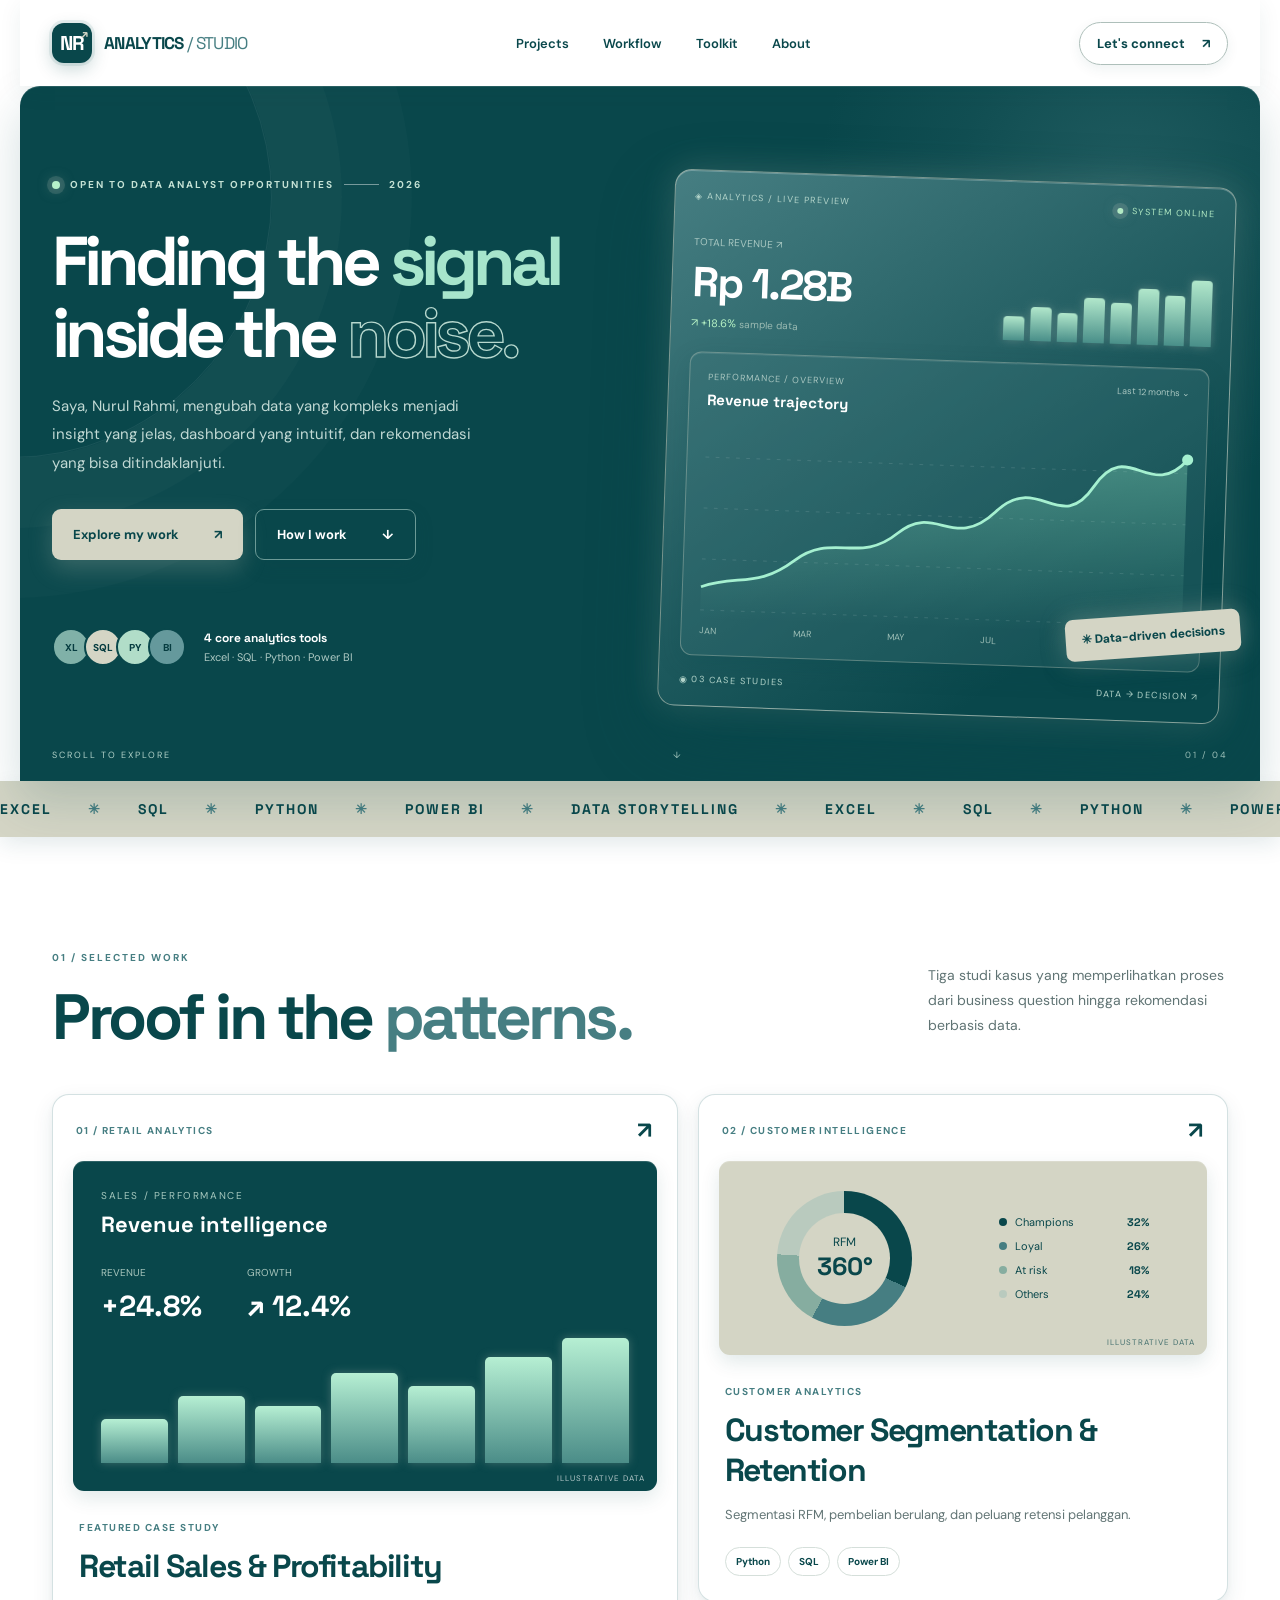
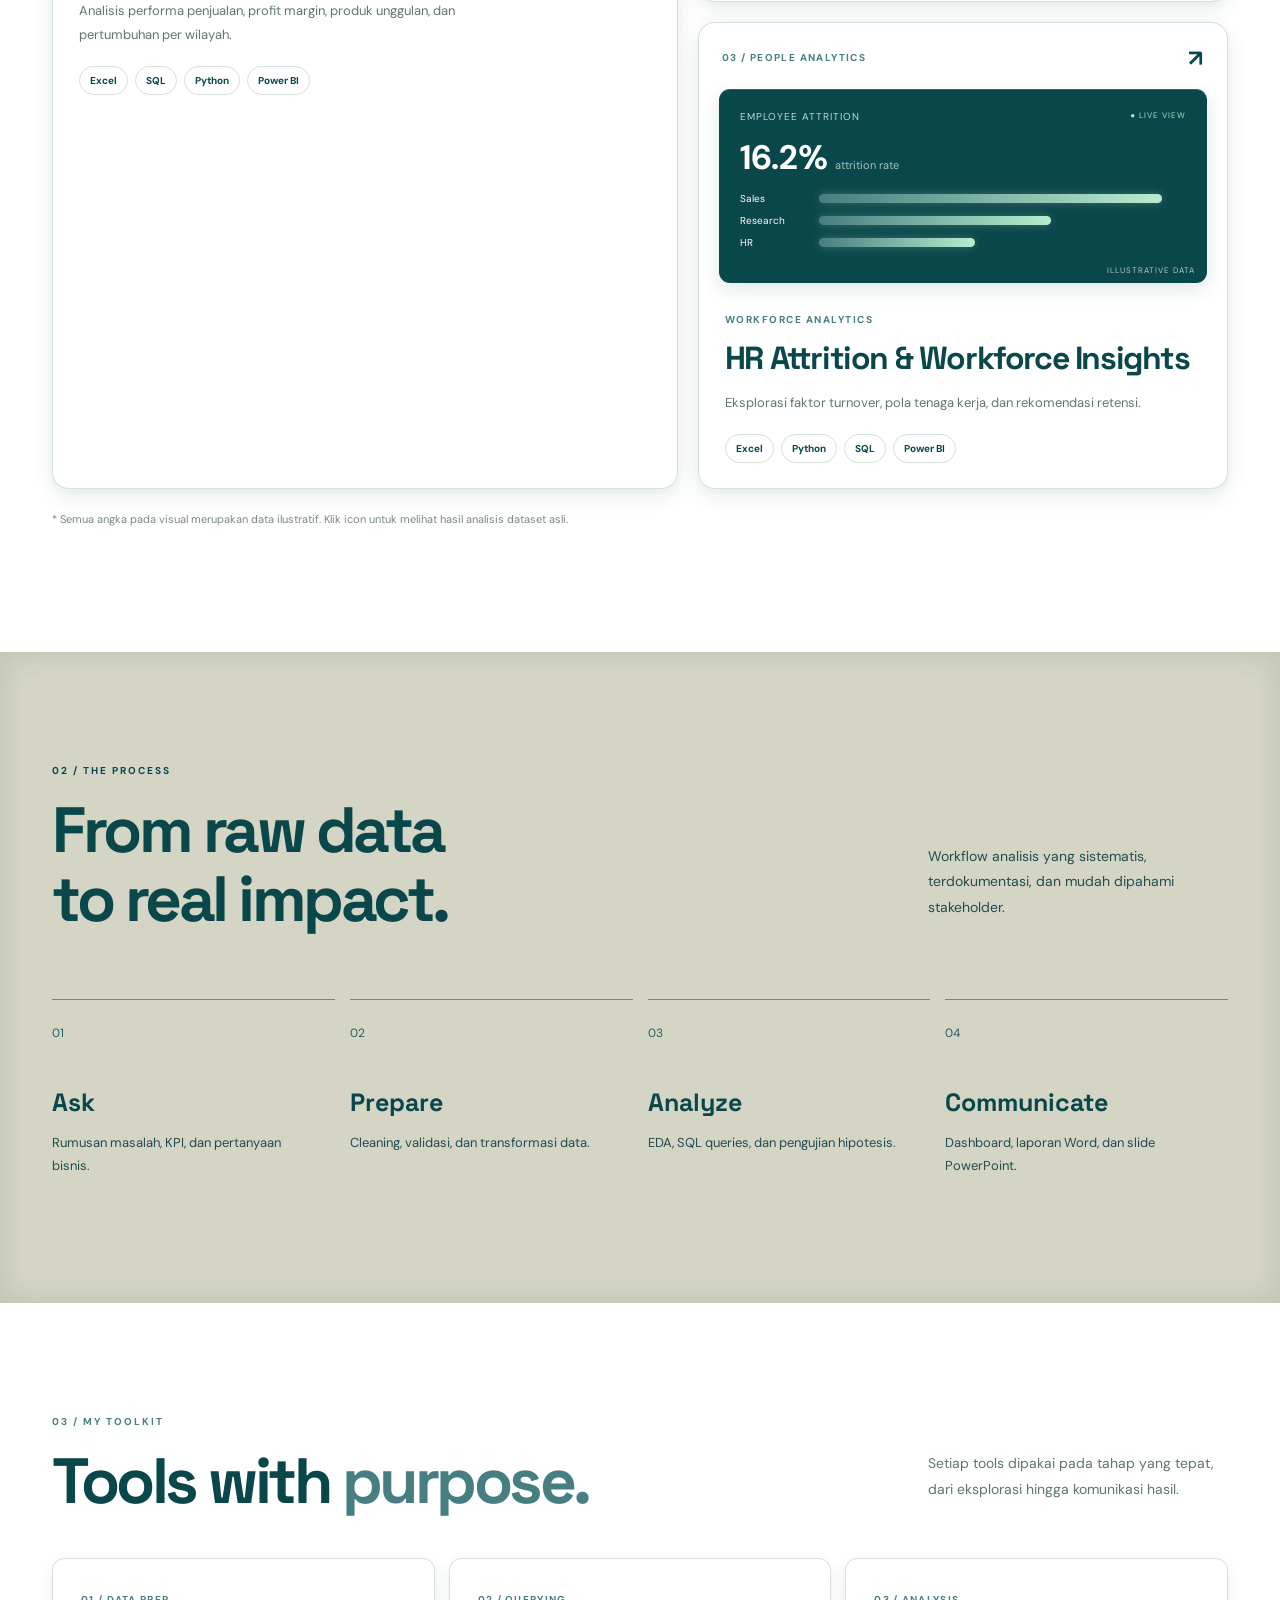
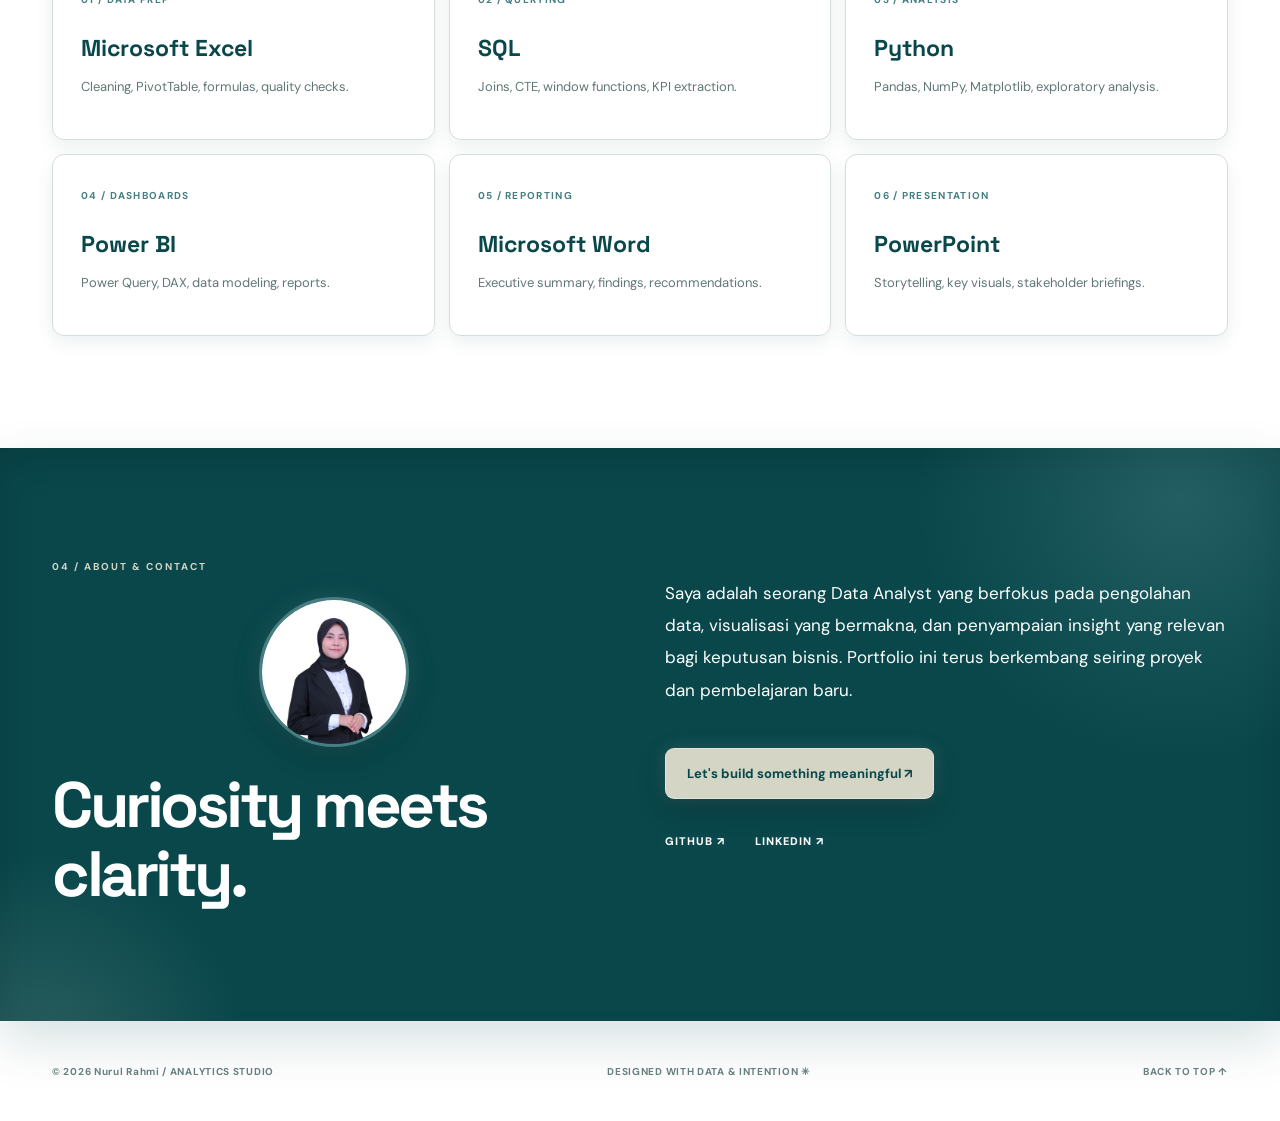
==== commit bbba608f: "Modify personal details in index.html Updated personal information in the hero section and footer." ====
--- a/index.html
+++ b/index.html
@@ -1,3 +1 @@
-<!doctype html><html lang="id"><head><meta charset="utf-8"><meta name="viewport" content="width=device-width, initial-scale=1"><meta name="theme-color" content="#09474b"><meta name="description" content="Portfolio Data Analyst: Excel, Python, SQL, Power BI, Microsoft Word dan PowerPoint."><title>Data Analyst | Analytics Studio</title><link rel="preconnect" href="https://fonts.googleapis.com"><link rel="preconnect" href="https://fonts.gstatic.com" crossorigin><link href="https://fonts.googleapis.com/css2?family=DM+Sans:wght@400;500;600;700&family=Space+Grotesk:wght@400;500;600;700&display=swap" rel="stylesheet"><link rel="stylesheet" href="assets/style.css"></head><body><div class="noise"></div><header class="nav shell"><a class="brand" href="#home"><span class="brand-mark">N<span>↗</span></span><span>ANALYTICS<span class="brand-sub"> / STUDIO</span></span></a><nav id="menu"><a href="#work">Projects</a><a href="#process">Workflow</a><a href="#stack">Toolkit</a><a href="#about">About</a></nav><a class="nav-contact" data-email href="mailto:hello@example.com">Let's connect <span>↗</span></a><button class="menu-btn" aria-label="Buka navigasi" aria-expanded="false">☰</button></header><main><section class="hero shell" id="home"><div class="hero-left"><div class="eyebrow"><span class="pulse"></span> OPEN TO DATA ANALYST OPPORTUNITIES <span class="eyebrow-line"></span> 2026</div><h1>Finding the <em>signal</em><br>inside the <span class="outlined">noise.</span></h1><p class="hero-desc">Saya mengubah data yang kompleks menjadi insight yang jelas, dashboard yang intuitif, dan rekomendasi yang bisa ditindaklanjuti.</p><div class="hero-actions"><a class="btn primary" href="#work">Explore my work <span>↗</span></a><a class="btn secondary" href="#process">How I work <span>↓</span></a></div><div class="hero-footer"><div class="avatars"><span>XL</span><span>SQL</span><span>PY</span><span>BI</span></div><div><strong>4 core analytics tools</strong><small>Excel · SQL · Python · Power BI</small></div></div></div><div class="hero-visual"><div class="visual-top"><span>◈ ANALYTICS / LIVE PREVIEW</span><span class="live"><i></i> SYSTEM ONLINE</span></div><div class="metric-row"><div><small>TOTAL REVENUE <span>↗</span></small><strong>Rp 1.28B</strong><span class="trend">↗ +18.6% <small>sample data</small></span></div><div class="mini-bars" aria-hidden="true"><i style="height:35%"></i><i style="height:48%"></i><i style="height:42%"></i><i style="height:64%"></i><i style="height:59%"></i><i style="height:80%"></i><i style="height:72%"></i><i style="height:94%"></i></div></div><div class="chart-panel"><div class="chart-head"><div><small>PERFORMANCE / OVERVIEW</small><strong>Revenue trajectory</strong></div><span>Last 12 months ⌄</span></div><svg class="line-chart" viewBox="0 0 520 210" role="img" aria-label="Ilustrasi grafik tren pendapatan, bukan data proyek nyata"><defs><linearGradient id="area" x1="0" x2="0" y1="0" y2="1"><stop offset="0" stop-color="#89e1be" stop-opacity=".35"/><stop offset="1" stop-color="#89e1be" stop-opacity="0"/></linearGradient></defs><path d="M0 35H520 M0 90H520 M0 145H520 M0 200H520" stroke="#ffffff" stroke-opacity=".12" stroke-dasharray="4 7"/><path d="M0 175 C40 160 60 175 100 143 S170 145 210 110 S270 128 315 83 S385 107 420 52 S480 67 520 20 L520 210 L0 210Z" fill="url(#area)"/><path class="chart-line" d="M0 175 C40 160 60 175 100 143 S170 145 210 110 S270 128 315 83 S385 107 420 52 S480 67 520 20" fill="none" stroke="#a5f0d0" stroke-width="3"/><circle cx="520" cy="20" r="6" fill="#a5f0d0"/></svg><div class="months"><span>JAN</span><span>MAR</span><span>MAY</span><span>JUL</span><span>SEP</span><span>DEC</span></div></div><div class="visual-bottom"><span>◉ 03 CASE STUDIES</span><span>DATA → DECISION ↗</span></div><div class="floating-tag">✳ Data-driven decisions</div></div><div class="hero-bottom"><span>SCROLL TO EXPLORE</span><span>↓</span><span>01 / 04</span></div></section><section class="marquee" aria-label="Keahlian"><div>EXCEL <span>✳</span> SQL <span>✳</span> PYTHON <span>✳</span> POWER BI <span>✳</span> DATA STORYTELLING <span>✳</span> EXCEL <span>✳</span> SQL <span>✳</span> PYTHON <span>✳</span> POWER BI <span>✳</span></div></section><section class="work shell section" id="work"><div class="section-top"><div><div class="section-label">01 / SELECTED WORK</div><h2>Proof in the <em>patterns.</em></h2></div><p>Tiga studi kasus yang memperlihatkan proses dari business question hingga rekomendasi berbasis data.</p></div><div class="project-grid"><a class="project-card feature" href="https://gamma.app/docs/Monday-Coffee-punya-ruang-tumbuh-di-luar-kanal-online-i3fby7o94ng77d1"><target="_blank"><rel="noopener noreferrer"><div class="card-top"><span>01 / RETAIL ANALYTICS</span><span>↗</span></div><div class="project-art sales-art"><div class="art-heading"><small>SALES / PERFORMANCE</small><strong>Revenue intelligence</strong></div><div class="sales-kpis"><div><small>REVENUE</small><b>+24.8%</b></div><div><small>GROWTH</small><b>↗ 12.4%</b></div></div><div class="art-bars"><i style="height:35%"></i><i style="height:54%"></i><i style="height:46%"></i><i style="height:72%"></i><i style="height:62%"></i><i style="height:85%"></i><i style="height:100%"></i></div><small class="demo-label">ILLUSTRATIVE DATA</small></div><div class="project-copy"><span class="project-no">FEATURED CASE STUDY</span><h3>Retail Sales & Profitability</h3><p>Analisis performa penjualan, profit margin, produk unggulan, dan pertumbuhan per wilayah.</p><div class="tags"><span>Excel</span><span>SQL</span><span>Python</span><span>Power BI</span></div></div></a><a class="project-card" href="https://gamma.app/docs/Customer-Shopping-Behavior-gvuj7inqyd1v53g"><target="_blank"><rel="noopener noreferrer"><div class="card-top"><span>02 / CUSTOMER INTELLIGENCE</span><span>↗</span></div><div class="project-art customer-art"><div class="donut"><div>RFM<br><strong>360°</strong></div></div><div class="segments"><span><i></i> Champions <b>32%</b></span><span><i></i> Loyal <b>26%</b></span><span><i></i> At risk <b>18%</b></span><span><i></i> Others <b>24%</b></span></div><small class="demo-label">ILLUSTRATIVE DATA</small></div><div class="project-copy"><span class="project-no">CUSTOMER ANALYTICS</span><h3>Customer Segmentation & Retention</h3><p>Segmentasi RFM, pembelian berulang, dan peluang retensi pelanggan.</p><div class="tags"><span>Python</span><span>SQL</span><span>Power BI</span></div></div></a><a class="project-card" href="https://gamma.app/docs/HR-Analytics-5rous98jl7vxvck"><target="_blank"><rel="noopener noreferrer"><div class="card-top"><span>03 / PEOPLE ANALYTICS</span><span>↗</span></div><div class="project-art hr-art"><div class="hr-title">EMPLOYEE ATTRITION <span>● LIVE VIEW</span></div><div class="hr-number">16.2% <span>attrition rate</span></div><div class="hr-rows"><div><span>Sales</span><i style="width:77%"></i></div><div><span>Research</span><i style="width:52%"></i></div><div><span>HR</span><i style="width:35%"></i></div></div><small class="demo-label">ILLUSTRATIVE DATA</small></div><div class="project-copy"><span class="project-no">WORKFORCE ANALYTICS</span><h3>HR Attrition & Workforce Insights</h3><p>Eksplorasi faktor turnover, pola tenaga kerja, dan rekomendasi retensi.</p><div class="tags"><span>Excel</span><span>Python</span><span>SQL</span><span>Power BI</span></div></div></a></div><p class="disclaimer">* Semua angka pada visual merupakan data ilustratif. Ganti dengan hasil analisis dataset asli sebelum portfolio dipublikasikan sebagai hasil proyek.</p></section><section class="process section" id="process"><div class="shell"><div class="section-top"><div><div class="section-label">02 / THE PROCESS</div><h2>From raw data<br>to <em>real impact.</em></h2></div><p>Workflow analisis yang sistematis, terdokumentasi, dan mudah dipahami stakeholder.</p></div><div class="steps"><div><span>01</span><b>Ask</b><p>Rumusan masalah, KPI, dan pertanyaan bisnis.</p></div><div><span>02</span><b>Prepare</b><p>Cleaning, validasi, dan transformasi data.</p></div><div><span>03</span><b>Analyze</b><p>EDA, SQL queries, dan pengujian hipotesis.</p></div><div><span>04</span><b>Communicate</b><p>Dashboard, laporan Word, dan slide PowerPoint.</p></div></div></div></section><section class="toolkit section shell" id="stack"><div class="section-top"><div><div class="section-label">03 / MY TOOLKIT</div><h2>Tools with <em>purpose.</em></h2></div><p>Setiap tools dipakai pada tahap yang tepat, dari eksplorasi hingga komunikasi hasil.</p></div><div class="tool-grid"><div role="link" tabindex="0" onclick="window.open('https://drive.google.com/file/d/1LiIw5zLOESB2HKBxEW1Z_aCiOTkwV9YW/view?usp=sharing','_blank','noopener,noreferrer')" onkeydown="if(event.key==='Enter'||event.key===' '){event.preventDefault();this.click();}" style="cursor:pointer;"><span>01 / DATA PREP</span><strong>Microsoft Excel</strong><p>Cleaning, PivotTable, formulas, quality checks.</p></div><div role="link" tabindex="0" onclick="window.open('https://drive.google.com/file/d/10hryiNNBFiuD1TSvdZNDARSyuFviWka0/view?usp=drive_link','_blank','noopener,noreferrer')" onkeydown="if(event.key==='Enter'||event.key===' '){event.preventDefault();this.click();}" style="cursor:pointer;"><span>02 / QUERYING</span><strong>SQL</strong><p>Joins, CTE, window functions, KPI extraction.</p></div><div><span>03 / ANALYSIS</span><strong>Python</strong><p>Pandas, NumPy, Matplotlib, exploratory analysis.</p></div><div role="link" tabindex="0" onclick="window.open('https://drive.google.com/file/d/1R2bUN7ajSbJU8aXX4G-80B59horX1ESm/view?usp=sharing','_blank','noopener,noreferrer')" onkeydown="if(event.key==='Enter'||event.key===' '){event.preventDefault();this.click();}" style="cursor:pointer;"><span>04 / DASHBOARDS</span><strong>Power BI</strong><p>Power Query, DAX, data modeling, reports.</p></div><div role="link" tabindex="0" onclick="window.open('https://drive.google.com/file/d/1Agk3BQTo34rbP3i6I8M7GyNVtAx9OrwT/view?usp=sharing','_blank','noopener,noreferrer')" onkeydown="if(event.key==='Enter'||event.key===' '){event.preventDefault();this.click();}" style="cursor:pointer;"><span>05 / REPORTING</span><strong>Microsoft Word</strong><p>Executive summary, findings, recommendations.</p></div><div><span>06 / PRESENTATION</span><strong>PowerPoint</strong><p>Storytelling, key visuals, stakeholder briefings.</p></div></div></section><section class="about section" id="about"><div class="shell about-grid"><div><div class="section-label">04 / ABOUT & CONTACT</div><img src="assets/profile.jpg.jpeg" alt="Foto profil Data Analyst" class="profile-photo"><h2>Curiosity meets<br><em>clarity.</em></h2></div><div><p>Saya adalah seorang Data Analyst yang berfokus pada pengolahan data, visualisasi yang bermakna, dan penyampaian insight yang relevan bagi keputusan bisnis. Portfolio ini terus berkembang seiring proyek dan pembelajaran baru.</p><a class="btn light" data-email href="mailto:hello@example.com">Let's build something meaningful ↗</a><div class="social"><a data-github href="https://github.com/" target="_blank" rel="noopener">GITHUB ↗</a><a data-linkedin href="https://www.linkedin.com/" target="_blank" rel="noopener">LINKEDIN ↗</a></div></div></div></section></main><footer class="footer shell"><span>© <span id="year"></span> <span data-name>Data Analyst</span> / ANALYTICS STUDIO</span><span>DESIGNED WITH DATA & INTENTION ✳</span><a href="#home">BACK TO TOP ↑</a></footer><script src="assets/config.js"></script><script src="assets/script.js"></script></body></html>
-
-  
+<!doctype html><html lang="id"><head><meta charset="utf-8"><meta name="viewport" content="width=device-width, initial-scale=1"><meta name="theme-color" content="#09474b"><meta name="description" content="Portfolio Data Analyst: Excel, Python, SQL, Power BI, Microsoft Word dan PowerPoint."><title>Data Analyst | Analytics Studio</title><link rel="preconnect" href="https://fonts.googleapis.com"><link rel="preconnect" href="https://fonts.gstatic.com" crossorigin><link href="https://fonts.googleapis.com/css2?family=DM+Sans:wght@400;500;600;700&family=Space+Grotesk:wght@400;500;600;700&display=swap" rel="stylesheet"><link rel="stylesheet" href="assets/style.css"></head><body><div class="noise"></div><header class="nav shell"><a class="brand" href="#home"><span class="brand-mark">NR<span>↗</span></span><span>ANALYTICS<span class="brand-sub"> / STUDIO</span></span></a><nav id="menu"><a href="#work">Projects</a><a href="#process">Workflow</a><a href="#stack">Toolkit</a><a href="#about">About</a></nav><a class="nav-contact" data-email href="nurulrahmi27082002@gmail.com">Let's connect <span>↗</span></a><button class="menu-btn" aria-label="Buka navigasi" aria-expanded="false">☰</button></header><main><section class="hero shell" id="home"><div class="hero-left"><div class="eyebrow"><span class="pulse"></span> OPEN TO DATA ANALYST OPPORTUNITIES <span class="eyebrow-line"></span> 2026</div><h1>Finding the <em>signal</em><br>inside the <span class="outlined">noise.</span></h1><p class="hero-desc">Saya, Nurul Rahmi, mengubah data yang kompleks menjadi insight yang jelas, dashboard yang intuitif, dan rekomendasi yang bisa ditindaklanjuti.</p><div class="hero-actions"><a class="btn primary" href="#work">Explore my work <span>↗</span></a><a class="btn secondary" href="#process">How I work <span>↓</span></a></div><div class="hero-footer"><div class="avatars"><span>XL</span><span>SQL</span><span>PY</span><span>BI</span></div><div><strong>4 core analytics tools</strong><small>Excel · SQL · Python · Power BI</small></div></div></div><div class="hero-visual"><div class="visual-top"><span>◈ ANALYTICS / LIVE PREVIEW</span><span class="live"><i></i> SYSTEM ONLINE</span></div><div class="metric-row"><div><small>TOTAL REVENUE <span>↗</span></small><strong>Rp 1.28B</strong><span class="trend">↗ +18.6% <small>sample data</small></span></div><div class="mini-bars" aria-hidden="true"><i style="height:35%"></i><i style="height:48%"></i><i style="height:42%"></i><i style="height:64%"></i><i style="height:59%"></i><i style="height:80%"></i><i style="height:72%"></i><i style="height:94%"></i></div></div><div class="chart-panel"><div class="chart-head"><div><small>PERFORMANCE / OVERVIEW</small><strong>Revenue trajectory</strong></div><span>Last 12 months ⌄</span></div><svg class="line-chart" viewBox="0 0 520 210" role="img" aria-label="Ilustrasi grafik tren pendapatan, bukan data proyek nyata"><defs><linearGradient id="area" x1="0" x2="0" y1="0" y2="1"><stop offset="0" stop-color="#89e1be" stop-opacity=".35"/><stop offset="1" stop-color="#89e1be" stop-opacity="0"/></linearGradient></defs><path d="M0 35H520 M0 90H520 M0 145H520 M0 200H520" stroke="#ffffff" stroke-opacity=".12" stroke-dasharray="4 7"/><path d="M0 175 C40 160 60 175 100 143 S170 145 210 110 S270 128 315 83 S385 107 420 52 S480 67 520 20 L520 210 L0 210Z" fill="url(#area)"/><path class="chart-line" d="M0 175 C40 160 60 175 100 143 S170 145 210 110 S270 128 315 83 S385 107 420 52 S480 67 520 20" fill="none" stroke="#a5f0d0" stroke-width="3"/><circle cx="520" cy="20" r="6" fill="#a5f0d0"/></svg><div class="months"><span>JAN</span><span>MAR</span><span>MAY</span><span>JUL</span><span>SEP</span><span>DEC</span></div></div><div class="visual-bottom"><span>◉ 03 CASE STUDIES</span><span>DATA → DECISION ↗</span></div><div class="floating-tag">✳ Data-driven decisions</div></div><div class="hero-bottom"><span>SCROLL TO EXPLORE</span><span>↓</span><span>01 / 04</span></div></section><section class="marquee" aria-label="Keahlian"><div>EXCEL <span>✳</span> SQL <span>✳</span> PYTHON <span>✳</span> POWER BI <span>✳</span> DATA STORYTELLING <span>✳</span> EXCEL <span>✳</span> SQL <span>✳</span> PYTHON <span>✳</span> POWER BI <span>✳</span></div></section><section class="work shell section" id="work"><div class="section-top"><div><div class="section-label">01 / SELECTED WORK</div><h2>Proof in the <em>patterns.</em></h2></div><p>Tiga studi kasus yang memperlihatkan proses dari business question hingga rekomendasi berbasis data.</p></div><div class="project-grid"><a class="project-card feature" href="https://gamma.app/docs/Monday-Coffee-punya-ruang-tumbuh-di-luar-kanal-online-i3fby7o94ng77d1"><target="_blank"><rel="noopener noreferrer"><div class="card-top"><span>01 / RETAIL ANALYTICS</span><span>↗</span></div><div class="project-art sales-art"><div class="art-heading"><small>SALES / PERFORMANCE</small><strong>Revenue intelligence</strong></div><div class="sales-kpis"><div><small>REVENUE</small><b>+24.8%</b></div><div><small>GROWTH</small><b>↗ 12.4%</b></div></div><div class="art-bars"><i style="height:35%"></i><i style="height:54%"></i><i style="height:46%"></i><i style="height:72%"></i><i style="height:62%"></i><i style="height:85%"></i><i style="height:100%"></i></div><small class="demo-label">ILLUSTRATIVE DATA</small></div><div class="project-copy"><span class="project-no">FEATURED CASE STUDY</span><h3>Retail Sales & Profitability</h3><p>Analisis performa penjualan, profit margin, produk unggulan, dan pertumbuhan per wilayah.</p><div class="tags"><span>Excel</span><span>SQL</span><span>Python</span><span>Power BI</span></div></div></a><a class="project-card" href="https://gamma.app/docs/Customer-Shopping-Behavior-gvuj7inqyd1v53g"><target="_blank"><rel="noopener noreferrer"><div class="card-top"><span>02 / CUSTOMER INTELLIGENCE</span><span>↗</span></div><div class="project-art customer-art"><div class="donut"><div>RFM<br><strong>360°</strong></div></div><div class="segments"><span><i></i> Champions <b>32%</b></span><span><i></i> Loyal <b>26%</b></span><span><i></i> At risk <b>18%</b></span><span><i></i> Others <b>24%</b></span></div><small class="demo-label">ILLUSTRATIVE DATA</small></div><div class="project-copy"><span class="project-no">CUSTOMER ANALYTICS</span><h3>Customer Segmentation & Retention</h3><p>Segmentasi RFM, pembelian berulang, dan peluang retensi pelanggan.</p><div class="tags"><span>Python</span><span>SQL</span><span>Power BI</span></div></div></a><a class="project-card" href="https://gamma.app/docs/HR-Analytics-5rous98jl7vxvck"><target="_blank"><rel="noopener noreferrer"><div class="card-top"><span>03 / PEOPLE ANALYTICS</span><span>↗</span></div><div class="project-art hr-art"><div class="hr-title">EMPLOYEE ATTRITION <span>● LIVE VIEW</span></div><div class="hr-number">16.2% <span>attrition rate</span></div><div class="hr-rows"><div><span>Sales</span><i style="width:77%"></i></div><div><span>Research</span><i style="width:52%"></i></div><div><span>HR</span><i style="width:35%"></i></div></div><small class="demo-label">ILLUSTRATIVE DATA</small></div><div class="project-copy"><span class="project-no">WORKFORCE ANALYTICS</span><h3>HR Attrition & Workforce Insights</h3><p>Eksplorasi faktor turnover, pola tenaga kerja, dan rekomendasi retensi.</p><div class="tags"><span>Excel</span><span>Python</span><span>SQL</span><span>Power BI</span></div></div></a></div><p class="disclaimer">* Semua angka pada visual merupakan data ilustratif. Klik icon untuk melihat hasil analisis dataset asli.</p></section><section class="process section" id="process"><div class="shell"><div class="section-top"><div><div class="section-label">02 / THE PROCESS</div><h2>From raw data<br>to <em>real impact.</em></h2></div><p>Workflow analisis yang sistematis, terdokumentasi, dan mudah dipahami stakeholder.</p></div><div class="steps"><div><span>01</span><b>Ask</b><p>Rumusan masalah, KPI, dan pertanyaan bisnis.</p></div><div><span>02</span><b>Prepare</b><p>Cleaning, validasi, dan transformasi data.</p></div><div><span>03</span><b>Analyze</b><p>EDA, SQL queries, dan pengujian hipotesis.</p></div><div><span>04</span><b>Communicate</b><p>Dashboard, laporan Word, dan slide PowerPoint.</p></div></div></div></section><section class="toolkit section shell" id="stack"><div class="section-top"><div><div class="section-label">03 / MY TOOLKIT</div><h2>Tools with <em>purpose.</em></h2></div><p>Setiap tools dipakai pada tahap yang tepat, dari eksplorasi hingga komunikasi hasil.</p></div><div class="tool-grid"><div role="link" tabindex="0" onclick="window.open('https://drive.google.com/file/d/1LiIw5zLOESB2HKBxEW1Z_aCiOTkwV9YW/view?usp=sharing','_blank','noopener,noreferrer')" onkeydown="if(event.key==='Enter'||event.key===' '){event.preventDefault();this.click();}" style="cursor:pointer;"><span>01 / DATA PREP</span><strong>Microsoft Excel</strong><p>Cleaning, PivotTable, formulas, quality checks.</p></div><div role="link" tabindex="0" onclick="window.open('https://drive.google.com/file/d/10hryiNNBFiuD1TSvdZNDARSyuFviWka0/view?usp=drive_link','_blank','noopener,noreferrer')" onkeydown="if(event.key==='Enter'||event.key===' '){event.preventDefault();this.click();}" style="cursor:pointer;"><span>02 / QUERYING</span><strong>SQL</strong><p>Joins, CTE, window functions, KPI extraction.</p></div><div><span>03 / ANALYSIS</span><strong>Python</strong><p>Pandas, NumPy, Matplotlib, exploratory analysis.</p></div><div role="link" tabindex="0" onclick="window.open('https://drive.google.com/file/d/1R2bUN7ajSbJU8aXX4G-80B59horX1ESm/view?usp=sharing','_blank','noopener,noreferrer')" onkeydown="if(event.key==='Enter'||event.key===' '){event.preventDefault();this.click();}" style="cursor:pointer;"><span>04 / DASHBOARDS</span><strong>Power BI</strong><p>Power Query, DAX, data modeling, reports.</p></div><div role="link" tabindex="0" onclick="window.open('https://drive.google.com/file/d/1Agk3BQTo34rbP3i6I8M7GyNVtAx9OrwT/view?usp=sharing','_blank','noopener,noreferrer')" onkeydown="if(event.key==='Enter'||event.key===' '){event.preventDefault();this.click();}" style="cursor:pointer;"><span>05 / REPORTING</span><strong>Microsoft Word</strong><p>Executive summary, findings, recommendations.</p></div><div><span>06 / PRESENTATION</span><strong>PowerPoint</strong><p>Storytelling, key visuals, stakeholder briefings.</p></div></div></section><section class="about section" id="about"><div class="shell about-grid"><div><div class="section-label">04 / ABOUT & CONTACT</div><img src="assets/profile.jpg.jpeg" alt="Foto profil Data Analyst" class="profile-photo"><h2>Curiosity meets<br><em>clarity.</em></h2></div><div><p>Saya adalah seorang Data Analyst yang berfokus pada pengolahan data, visualisasi yang bermakna, dan penyampaian insight yang relevan bagi keputusan bisnis. Portfolio ini terus berkembang seiring proyek dan pembelajaran baru.</p><a class="btn light" data-email href="nurulrahmi27082002@gmail.com">Let's build something meaningful ↗</a><div class="social"><a data-github href="https://github.com/" target="_blank" rel="noopener">GITHUB ↗</a><a data-linkedin href="https://www.linkedin.com/in/nurulrahmi27" target="_blank" rel="noopener">LINKEDIN ↗</a></div></div></div></section></main><footer class="footer shell"><span>© <span id="year"></span> <span data-name>Data Analyst</span> / ANALYTICS STUDIO</span><span>DESIGNED WITH DATA & INTENTION ✳</span><a href="#home">BACK TO TOP ↑</a></footer><script src="assets/config.js"></script><script src="assets/script.js"></script></body></html>
